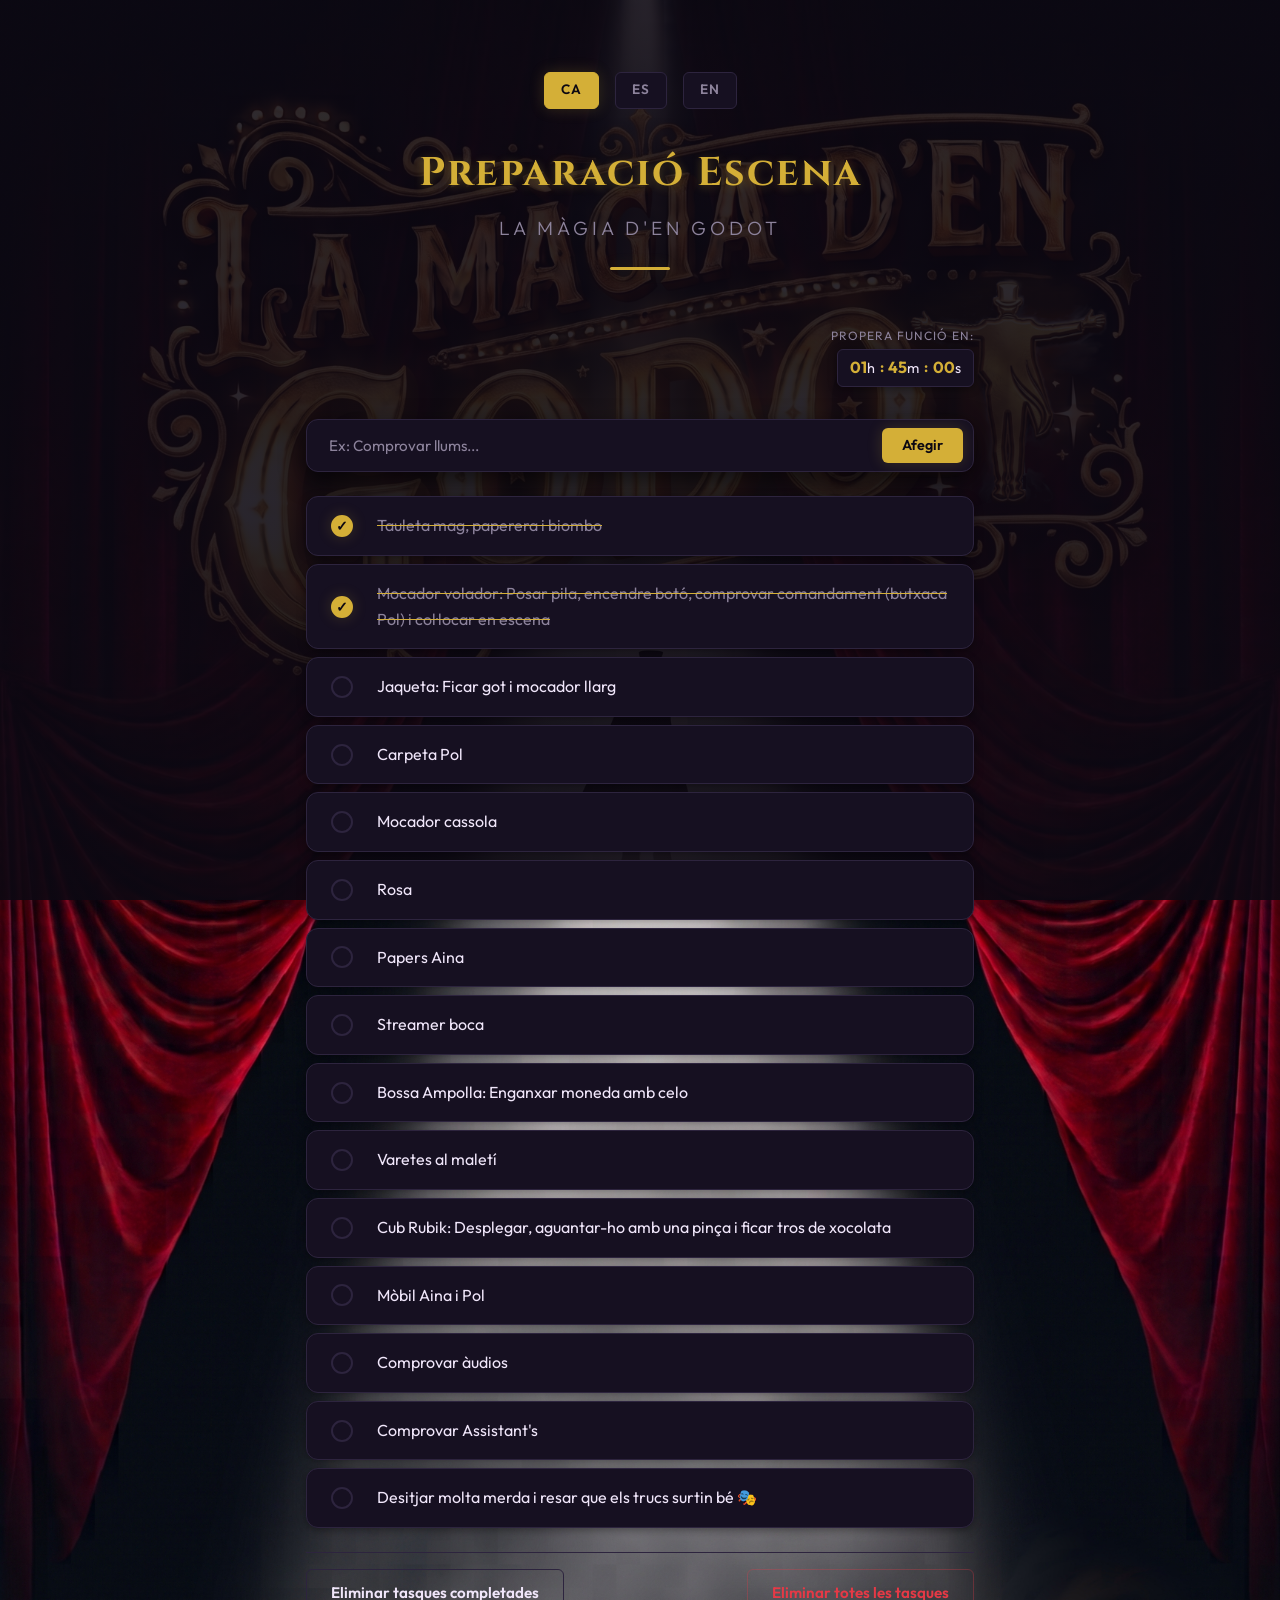
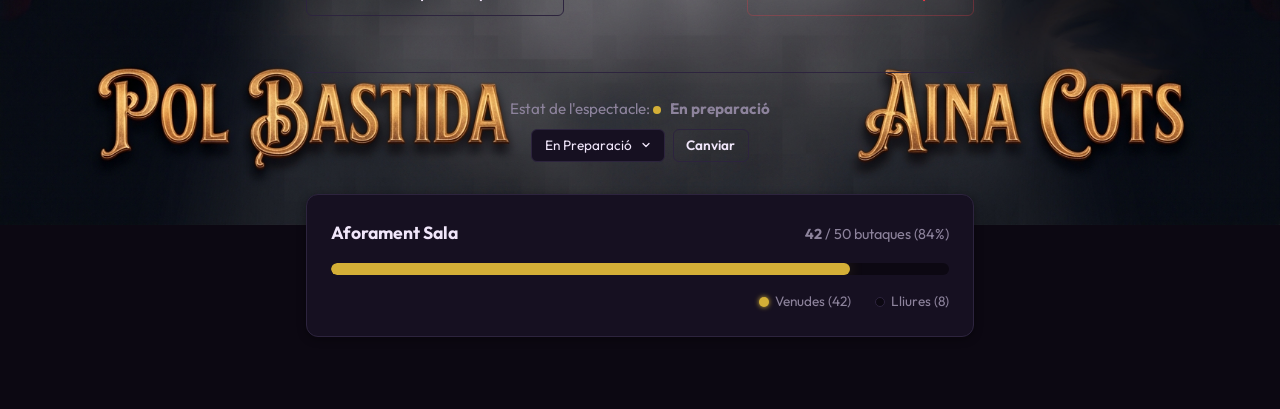
==== index.html @ 4ae8b0ff "Arreglados los problemas con la proporción de los botones. Ajustado el CSS con cartel de la obra. Su" ====
<!DOCTYPE html>
<html lang="ca">
<head>
    <meta charset="UTF-8">
    <meta name="viewport" content="width=device-width, initial-scale=1.0">
    <title>Preparació Escena – La màgia d'en Godot</title>
    <meta name="description" content="Checklist de preparació per al show de màgia La màgia d'en Godot">
    
    <!-- Fonts -->
    <link rel="preconnect" href="https://fonts.googleapis.com">
    <link rel="preconnect" href="https://fonts.gstatic.com" crossorigin>
    <link href="https://fonts.googleapis.com/css2?family=Cinzel:wght@400;700&family=Outfit:wght@300;400;600&display=swap" rel="stylesheet">
    
    <!-- CSS -->
    <link rel="stylesheet" href="style.css">
</head>
<body>
    <div class="app-wrapper">
        <header class="header">
            <nav class="lang-selector" aria-label="Selector d'idioma">
                <a href="#" class="lang-link lang-link--active" aria-current="page">CA</a>
                <a href="index-es.html" class="lang-link">ES</a>
                <a href="index-en.html" class="lang-link">EN</a>
            </nav>
            <h1 class="header__title">Preparació Escena</h1>
            <p class="header__subtitle">La màgia d'en Godot</p>
            <div class="header__curtain-deco"></div>
        </header>

        <aside class="show-countdown" aria-label="Temps restant per a la funció">
            <span class="show-countdown__label">Propera funció en:</span>
            <div class="show-countdown__timer">
                <span class="timer-unit"><strong>01</strong>h</span>
                <span class="timer-divider">:</span>
                <span class="timer-unit"><strong>45</strong>m</span>
                <span class="timer-divider">:</span>
                <span class="timer-unit"><strong>00</strong>s</span>
            </div>
        </aside>

        <main class="main-content">
            
            <section class="task-entry" aria-labelledby="add-task-heading">
                <h2 id="add-task-heading" class="sr-only">Afegir nova tasca</h2>
                <form class="task-form" action="#" method="get">
                    <label for="new-task" class="sr-only">Què més cal preparar?</label>
                    <input type="text" id="new-task" name="new-task" class="task-form__input" placeholder="Ex: Comprovar llums..." required>
                    <button type="submit" class="btn btn--primary">Afegir</button>
                </form>
            </section>

            <section class="task-list-section" aria-labelledby="task-list-heading">
                <h2 id="task-list-heading" class="sr-only">Llista de tasques</h2>
                <ul class="task-list">
                    
                    <li class="task-item">
                        <input type="checkbox" id="task-1" class="task-item__checkbox" checked>
                        <label for="task-1" class="task-item__label">Tauleta mag, paperera i biombo</label>
                    </li>
                    
                    <li class="task-item">
                        <input type="checkbox" id="task-2" class="task-item__checkbox" checked>
                        <label for="task-2" class="task-item__label">Mocador volador: Posar pila, encendre botó, comprovar comandament (butxaca Pol) i col·locar en escena</label>
                    </li>
                    
                    <li class="task-item">
                        <input type="checkbox" id="task-3" class="task-item__checkbox">
                        <label for="task-3" class="task-item__label">Jaqueta: Ficar got i mocador llarg</label>
                    </li>
                    
                    <li class="task-item">
                        <input type="checkbox" id="task-4" class="task-item__checkbox">
                        <label for="task-4" class="task-item__label">Carpeta Pol</label>
                    </li>
                    
                    <li class="task-item">
                        <input type="checkbox" id="task-5" class="task-item__checkbox">
                        <label for="task-5" class="task-item__label">Mocador cassola</label>
                    </li>
                    
                    <li class="task-item">
                        <input type="checkbox" id="task-6" class="task-item__checkbox">
                        <label for="task-6" class="task-item__label">Rosa</label>
                    </li>
                    
                    <li class="task-item">
                        <input type="checkbox" id="task-7" class="task-item__checkbox">
                        <label for="task-7" class="task-item__label">Papers Aina</label>
                    </li>
                    
                    <li class="task-item">
                        <input type="checkbox" id="task-8" class="task-item__checkbox">
                        <label for="task-8" class="task-item__label">Streamer boca</label>
                    </li>
                    
                    <li class="task-item">
                        <input type="checkbox" id="task-9" class="task-item__checkbox">
                        <label for="task-9" class="task-item__label">Bossa Ampolla: Enganxar moneda amb celo</label>
                    </li>
                    
                    <li class="task-item">
                        <input type="checkbox" id="task-10" class="task-item__checkbox">
                        <label for="task-10" class="task-item__label">Varetes al maletí</label>
                    </li>
                    
                    <li class="task-item">
                        <input type="checkbox" id="task-11" class="task-item__checkbox">
                        <label for="task-11" class="task-item__label">Cub Rubik: Desplegar, aguantar-ho amb una pinça i ficar tros de xocolata</label>
                    </li>
                    
                    <li class="task-item">
                        <input type="checkbox" id="task-12" class="task-item__checkbox">
                        <label for="task-12" class="task-item__label">Mòbil Aina i Pol</label>
                    </li>
                    
                    <li class="task-item">
                        <input type="checkbox" id="task-13" class="task-item__checkbox">
                        <label for="task-13" class="task-item__label">Comprovar àudios</label>
                    </li>
                    
                    <li class="task-item">
                        <input type="checkbox" id="task-14" class="task-item__checkbox">
                        <label for="task-14" class="task-item__label">Comprovar Assistant's</label>
                    </li>
                    
                    <li class="task-item">
                        <input type="checkbox" id="task-15" class="task-item__checkbox">
                        <label for="task-15" class="task-item__label">Desitjar molta merda i resar que els trucs surtin bé 🎭</label>
                    </li>
                </ul>
            </section>

            <section class="task-actions" aria-labelledby="actions-heading">
                <h2 id="actions-heading" class="sr-only">Accions de manteniment</h2>
                <button type="button" class="btn btn--secondary">Eliminar tasques completades</button>
                <button type="button" class="btn btn--danger">Eliminar totes les tasques</button>
            </section>
            
        </main>

        <footer class="footer">
            <div class="footer__top-bar">
                <div class="footer__show-status">
                    <p>Estat de l'espectacle: <span class="status-indicator"></span> <strong>En preparació</strong></p>
                </div>
                <form class="show-selector-inline" action="#" method="get">
                    <label for="show-select" class="sr-only">Actualitzar estat</label>
                    <div class="show-selector-inline__controls">
                        <select id="show-select" name="selected_show" class="show-selector-select">
                            <option value="prep" selected>En Preparació</option>
                            <option value="cancelled">Cancel·lat</option>
                            <option value="ready">Preparats!</option>
                        </select>
                        <button type="submit" class="btn btn--secondary btn--sm">Canviar</button>
                    </div>
                </form>
            </div>
            <section class="seating-status" aria-labelledby="seating-heading">
                <div class="seating-status__header">
                    <h2 id="seating-heading" class="seating-status__title">Aforament Sala</h2>
                    <span class="seating-status__count"><strong>42</strong> / 50 butaques (84%)</span>
                </div>
                <div class="seating-status__bar-wrapper" role="progressbar" aria-valuenow="42" aria-valuemin="0" aria-valuemax="50" aria-label="Percentatge d'entrades venudes">
                    <div class="seating-status__bar-fill" style="width: 84%;"></div>
                </div>
                <div class="seating-status__legend">
                    <span class="legend-item"><span class="legend-dot legend-dot--sold"></span> Venudes (42)</span>
                    <span class="legend-item"><span class="legend-dot legend-dot--free"></span> Lliures (8)</span>
                </div>
            </section>
        </footer>
    </div>
</body>
</html>
---- style.css ----
/* =========================================
   VARIABLES (Theming: Magia / Teatro)
   ========================================= */
:root {
    /* Paleta de colores: Tonos oscuros de teatro, dorados mágicos */
    --bg-body: #0c0812;
    --bg-card: #161021;
    --bg-card-hover: #1f172e;
    
    --text-main: #f0e6fa;
    --text-muted: #8d839c;
    
    --color-accent: #d4af37; /* Dorado teatral */
    --color-accent-hover: #f3c623;
    
    --color-danger: #e63946;
    --color-danger-hover: #ff5e6a;
    
    --color-border: #2d243e;
    
    /* Tipografía */
    --font-heading: 'Cinzel', serif;
    --font-body: 'Outfit', system-ui, sans-serif;
    
    /* Espaciados */
    --space-xs: 0.5rem;
    --space-sm: 1rem;
    --space-md: 1.5rem;
    --space-lg: 2rem;
    --space-xl: 3rem;
    
    /* Efectos */
    --shadow-sm: 0 2px 8px rgba(0,0,0,0.4);
    --shadow-md: 0 8px 24px rgba(0,0,0,0.6);
    --shadow-glow: 0 0 15px rgba(212, 175, 55, 0.2);
    
    --radius-sm: 6px;
    --radius-md: 12px;
    --radius-lg: 20px;
}

/* =========================================
   RESET BÁSICO
   ========================================= */
* {
    box-sizing: border-box;
    margin: 0;
    padding: 0;
}

body {
    background-color: var(--bg-body);
    color: var(--text-main);
    font-family: var(--font-body);
    line-height: 1.6;
    min-height: 100vh;
    display: flex;
    justify-content: center;
    background-image: 
        linear-gradient(rgba(12, 8, 18, 0.85), rgba(12, 8, 18, 0.90)),
        url('base_cartel.jpg');
    background-size: cover;
    background-position: center top;
    background-repeat: no-repeat;
    background-attachment: fixed;
}

.sr-only {
    position: absolute;
    width: 1px;
    height: 1px;
    padding: 0;
    margin: -1px;
    overflow: hidden;
    clip: rect(0, 0, 0, 0);
    white-space: nowrap;
    border: 0;
}

/* =========================================
   LAYOUT PRINCIPAL
   ========================================= */
.app-wrapper {
    width: 100%;
    max-width: 700px;
    margin: var(--space-md) auto;
    padding: 0 var(--space-sm);
    display: flex;
    flex-direction: column;
    gap: var(--space-lg);
}

/* =========================================
   HEADER
   ========================================= */
.header {
    text-align: center;
    padding: var(--space-xl) 0 var(--space-md);
    position: relative;
}

.header__title {
    font-family: var(--font-heading);
    font-size: 2.5rem;
    color: var(--color-accent);
    text-shadow: 0 2px 10px rgba(212, 175, 55, 0.3);
    margin-bottom: var(--space-xs);
    letter-spacing: 2px;
}

.header__subtitle {
    font-size: 1.2rem;
    color: var(--text-muted);
    font-weight: 300;
    letter-spacing: 4px;
    text-transform: uppercase;
}

.header__curtain-deco {
    width: 60px;
    height: 3px;
    background: var(--color-accent);
    margin: var(--space-md) auto 0;
    border-radius: 3px;
    box-shadow: var(--shadow-glow);
}

/* =========================================
   SELECTOR DE IDIOMA
   ========================================= */
.lang-selector {
    display: flex;
    justify-content: center;
    gap: var(--space-sm);
    margin-bottom: var(--space-lg);
}

.lang-link {
    text-decoration: none;
    color: var(--text-muted);
    font-size: 0.85rem;
    font-weight: 600;
    padding: 0.4rem 1rem;
    border-radius: var(--radius-sm);
    border: 1px solid var(--color-border);
    transition: all 0.3s ease;
    text-transform: uppercase;
    letter-spacing: 1px;
    background-color: var(--bg-card);
}

.lang-link:hover {
    color: var(--text-main);
    border-color: var(--text-muted);
    background-color: var(--bg-card-hover);
}

.lang-link--active {
    color: var(--bg-body);
    background-color: var(--color-accent);
    border-color: var(--color-accent);
    pointer-events: none;
    box-shadow: var(--shadow-glow);
}

/* =========================================
   CONTADOR PRÓXIMA FUNCIÓN
   ========================================= */
.show-countdown {
    display: flex;
    flex-direction: column;
    align-items: flex-end;
    gap: 0.2rem;
    font-family: var(--font-body);
}

.show-countdown__label {
    font-size: 0.75rem;
    color: var(--text-muted);
    text-transform: uppercase;
    letter-spacing: 1px;
}

.show-countdown__timer {
    display: flex;
    align-items: center;
    gap: 0.3rem;
    background: var(--bg-card);
    border: 1px solid var(--color-border);
    padding: 0.35rem 0.75rem;
    border-radius: var(--radius-sm);
    font-size: 0.9rem;
    color: var(--text-main);
    box-shadow: var(--shadow-sm);
}

.timer-unit strong {
    color: var(--color-accent);
    font-weight: 700;
    font-size: 1rem;
}

.timer-divider {
    color: var(--color-accent);
    font-weight: bold;
}

/* =========================================
   CONTENIDO PRINCIPAL & SEPARACIÓN
   ========================================= */
.main-content {
    display: flex;
    flex-direction: column;
    gap: var(--space-md); /* Separa limpiamente el formulario, la lista y las acciones */
}

/* =========================================
   FORMULARIO (Añadir tarea)
   ========================================= */
.task-form {
    display: flex;
    align-items: center;
    justify-content: space-between;
    gap: var(--space-xs);
    background: var(--bg-card);
    padding: 0.5rem 0.6rem;
    border-radius: var(--radius-md);
    border: 1px solid var(--color-border);
    box-shadow: var(--shadow-md);
    box-sizing: border-box;
    width: 100%;
}

.task-form__input {
    flex: 1;
    min-width: 0;
    background: transparent;
    border: none;
    color: var(--text-main);
    font-family: var(--font-body);
    font-size: 0.95rem;
    padding: 0.5rem 0.75rem;
    outline: none;
}

.task-form__input::placeholder {
    color: var(--text-muted);
}

.task-form__input:focus {
    border-bottom: 1px solid var(--color-accent);
}

.task-form .btn,
.task-form button[type="submit"] {
    flex-shrink: 0;
    width: auto;
    padding: 0.55rem 1.25rem;
    font-size: 0.9rem;
    margin: 0;
    line-height: 1.2;
    height: auto;
    align-self: center;
    white-space: nowrap;
}

/* =========================================
   BOTONES GLOBALES
   ========================================= */
.btn {
    font-family: var(--font-body);
    font-weight: 600;
    padding: 0.8rem 1.5rem;
    border-radius: var(--radius-sm);
    border: none;
    cursor: pointer;
    transition: all 0.3s ease;
    font-size: 0.95rem;
}

.btn--primary {
    background-color: var(--color-accent);
    color: var(--bg-body);
    box-shadow: var(--shadow-glow);
}

.btn--primary:hover {
    background-color: var(--color-accent-hover);
    transform: translateY(-2px);
}

.btn--secondary {
    background-color: transparent;
    color: var(--text-main);
    border: 1px solid var(--color-border);
}

.btn--secondary:hover {
    background-color: var(--bg-card-hover);
    border-color: var(--text-muted);
}

.btn--danger {
    background-color: transparent;
    color: var(--color-danger);
    border: 1px solid rgba(230, 57, 70, 0.3);
}

.btn--danger:hover {
    background-color: rgba(230, 57, 70, 0.1);
    border-color: var(--color-danger);
}

/* =========================================
   LISTA DE TAREAS
   ========================================= */
.task-list {
    list-style: none;
    display: flex;
    flex-direction: column;
    gap: var(--space-xs);
}

.task-item {
    background: var(--bg-card);
    border: 1px solid var(--color-border);
    border-radius: var(--radius-md);
    padding: var(--space-sm) var(--space-md);
    display: flex;
    align-items: center;
    transition: background 0.2s ease, transform 0.2s ease;
    box-shadow: var(--shadow-sm);
}

.task-item:hover {
    background: var(--bg-card-hover);
    transform: translateX(4px);
}

.task-item__checkbox {
    appearance: none;
    -webkit-appearance: none;
    width: 22px;
    height: 22px;
    border: 2px solid var(--color-border);
    border-radius: 50%;
    margin-right: var(--space-md);
    cursor: pointer;
    position: relative;
    flex-shrink: 0;
    transition: all 0.3s ease;
}

.task-item__checkbox:hover {
    border-color: var(--color-accent);
}

.task-item__checkbox:checked {
    background-color: var(--color-accent);
    border-color: var(--color-accent);
    box-shadow: var(--shadow-glow);
}

.task-item__checkbox:checked::after {
    content: "✓";
    position: absolute;
    color: var(--bg-body);
    font-size: 14px;
    font-weight: bold;
    top: 50%;
    left: 50%;
    transform: translate(-50%, -50%);
}

.task-item__label {
    cursor: pointer;
    flex: 1;
    font-size: 1rem;
    transition: color 0.3s ease, text-decoration 0.3s ease;
}

.task-item__checkbox:checked + .task-item__label {
    color: var(--text-muted);
    text-decoration: line-through;
    text-decoration-color: var(--color-accent);
}

/* =========================================
   ACCIONES GLOBALES
   ========================================= */
.task-actions {
    display: flex;
    justify-content: space-between;
    align-items: center;
    gap: var(--space-sm);
    padding-top: var(--space-sm);
    border-top: 1px solid var(--color-border);
}

/* =========================================
   FOOTER (Estado, Selector y Aforo)
   ========================================= */
.footer {
    display: flex;
    flex-direction: column;
    align-items: center;
    gap: var(--space-lg);
    padding: var(--space-md) 0 var(--space-xl);
    border-top: 1px solid var(--color-border);
    margin-top: var(--space-md);
    width: 100%;
}

.footer__top-bar {
    width: 100%;
    display: flex;
    flex-direction: column;
    justify-content: center;
    align-items: center;
    text-align: center;
    gap: var(--space-xs);
}

.footer__show-status {
    width: 100%;
    color: var(--text-muted);
    font-size: 0.95rem;
    display: flex;
    justify-content: center;
    align-items: center;
    text-align: center;
}

.footer__show-status p {
    margin: 0 auto;
    text-align: center;
}

.show-selector-inline {
    width: 100%;
    display: flex;
    justify-content: center;
    align-items: center;
}

.show-selector-inline__controls {
    display: inline-flex;
    flex-direction: row;
    justify-content: center;
    align-items: center;
    gap: var(--space-xs);
    width: auto;
}

/* Select con flecha personalizada desplazada hacia la izquierda */
.show-selector-select {
    background-color: var(--bg-card);
    color: var(--text-main);
    border: 1px solid var(--color-border);
    border-radius: var(--radius-sm);
    padding: 0.4rem 2rem 0.4rem 0.8rem;
    font-family: var(--font-body);
    font-size: 0.85rem;
    outline: none;
    cursor: pointer;
    width: auto;
    
    appearance: none;
    -webkit-appearance: none;
    -moz-appearance: none;

    background-image: url("data:image/svg+xml,%3Csvg xmlns='http://www.w3.org/2000/svg' width='12' height='12' viewBox='0 0 24 24' fill='none' stroke='%23f0e6fa' stroke-width='2.5' stroke-linecap='round' stroke-linejoin='round'%3E%3Cpolyline points='6 9 12 15 18 9'%3E%3C/polyline%3E%3C/svg%3E");
    background-repeat: no-repeat;
    background-position: right 0.75rem center;
}

.show-selector-select:focus {
    border-color: var(--color-accent);
}

.btn--sm {
    padding: 0.4rem 0.8rem;
    font-size: 0.85rem;
}

/* Seating Status (Aforament) */
.seating-status {
    width: 100%;
    background-color: var(--bg-card);
    border-radius: var(--radius-md);
    padding: var(--space-md);
    box-shadow: var(--shadow-sm);
    border: 1px solid var(--color-border);
}

.seating-status__header {
    display: flex;
    justify-content: space-between;
    align-items: baseline;
    margin-bottom: var(--space-sm);
}

.seating-status__title {
    font-size: 1.1rem;
    color: var(--text-main);
    margin: 0;
}

.seating-status__count {
    font-size: 0.9rem;
    color: var(--text-muted);
}

.seating-status__bar-wrapper {
    height: 12px;
    background-color: var(--bg-body);
    border-radius: 6px;
    overflow: hidden;
    margin-bottom: var(--space-sm);
}

.seating-status__bar-fill {
    height: 100%;
    background-color: var(--color-accent);
    border-radius: 6px;
    transition: width 0.5s ease;
    box-shadow: var(--shadow-glow);
}

.seating-status__legend {
    display: flex;
    justify-content: flex-end;
    gap: var(--space-md);
    font-size: 0.85rem;
    color: var(--text-muted);
}

.legend-item {
    display: flex;
    align-items: center;
    gap: 6px;
}

.legend-dot {
    width: 10px;
    height: 10px;
    border-radius: 50%;
    display: inline-block;
}

.legend-dot--sold {
    background-color: var(--color-accent);
    box-shadow: 0 0 5px var(--color-accent);
}

.legend-dot--free {
    background-color: var(--bg-body);
    border: 1px solid var(--color-border);
}

.status-indicator {
    display: inline-block;
    width: 8px;
    height: 8px;
    background-color: var(--color-accent);
    border-radius: 50%;
    margin-right: 6px;
    box-shadow: var(--shadow-glow);
    animation: pulse 2s infinite;
}

@keyframes pulse {
    0% { box-shadow: 0 0 0 0 rgba(212, 175, 55, 0.4); }
    70% { box-shadow: 0 0 0 10px rgba(212, 175, 55, 0); }
    100% { box-shadow: 0 0 0 0 rgba(212, 175, 55, 0); }
}

/* =========================================
   RESPONSIVE DESIGN (Media Queries)
   ========================================= */
@media screen and (max-width: 768px) {
    .header__title {
        font-size: 2rem;
    }
    
    .app-wrapper {
        margin: var(--space-sm) auto;
    }
    
    .task-actions {
        flex-direction: column;
    }
    
    .task-actions .btn {
        width: 100%;
    }
}

@media screen and (max-width: 480px) {
    .header__title {
        font-size: 1.6rem;
    }
    
    .header__subtitle {
        font-size: 1rem;
    }
    
    .show-countdown {
        align-items: center;
        margin-bottom: var(--space-xs);
    }
    
    .lang-selector {
        gap: var(--space-xs);
    }
    
    .lang-link {
        padding: 0.3rem 0.6rem;
        font-size: 0.8rem;
    }
    
    .task-form {
        flex-direction: row;
        padding: 0.4rem 0.5rem;
    }
    
    .task-form .btn {
        width: auto;
        padding: 0.5rem 1rem;
    }
    
    .task-item {
        padding: var(--space-sm);
    }
    
    .task-item__checkbox {
        margin-right: var(--space-sm);
    }
    
    .seating-status__header {
        flex-direction: column;
        align-items: flex-start;
        gap: 0.2rem;
    }
}
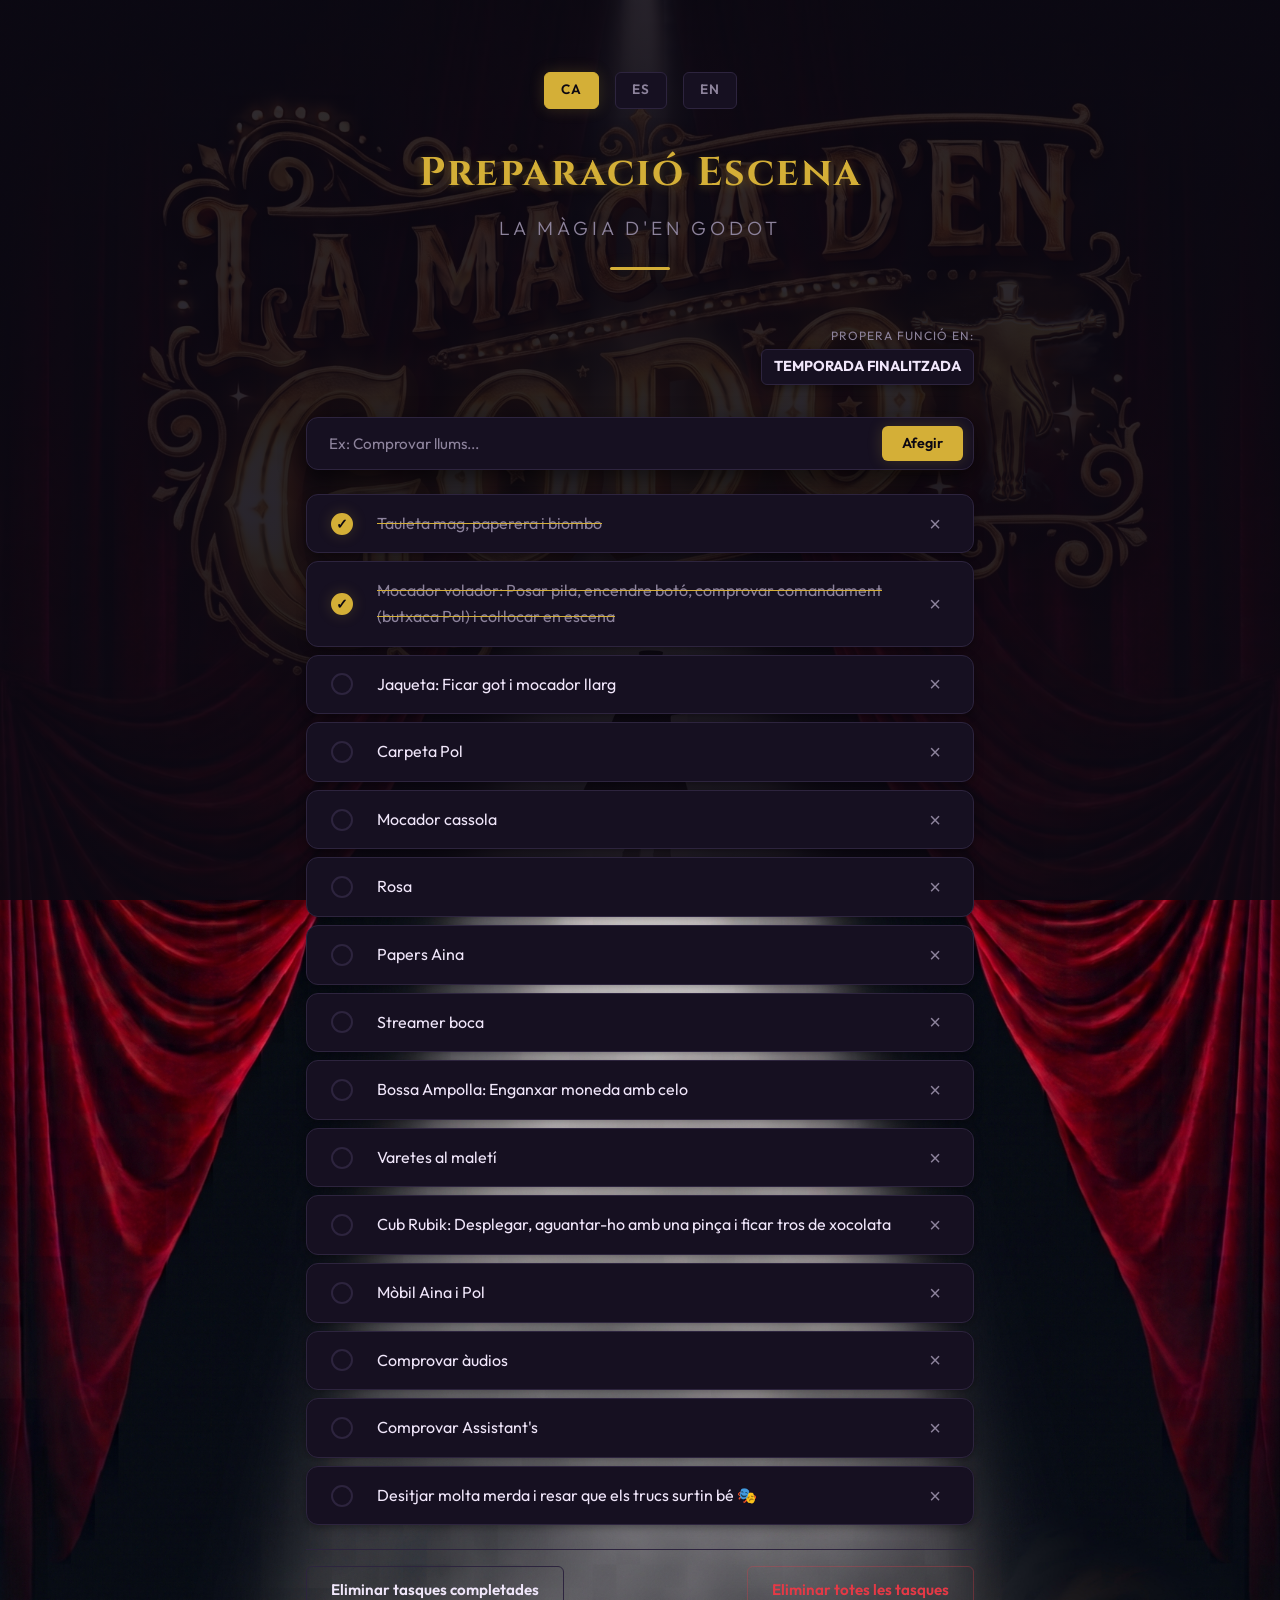
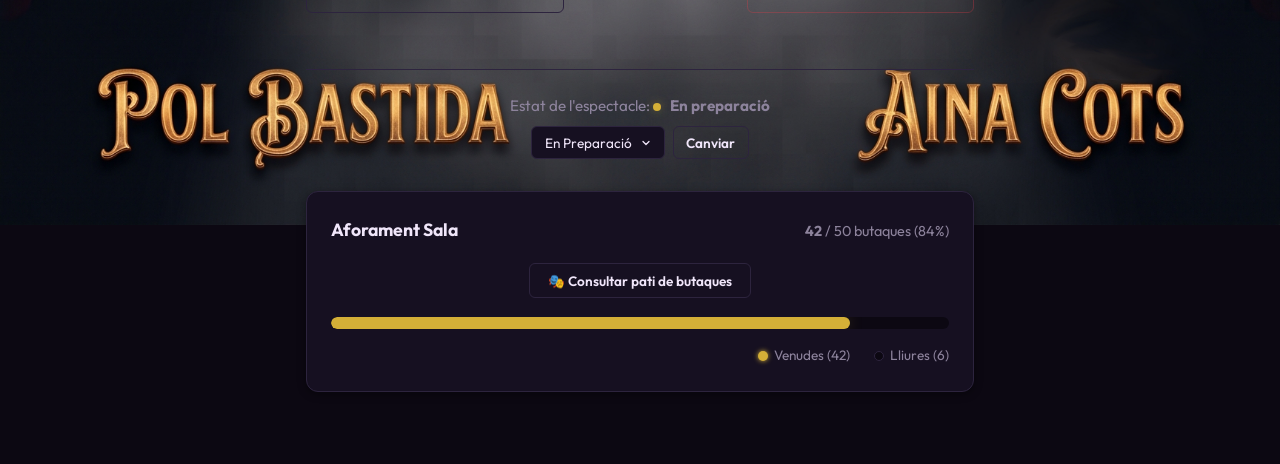
==== commit d11e643c: "Implementación de DOM y JavaScript realizada. Cuenta atrás inicializada. Creado el botón de consulta" ====
--- a/index.html
+++ b/index.html
@@ -1,174 +1,214 @@
-<!DOCTYPE html>
+<!doctype html>
 <html lang="ca">
-<head>
-    <meta charset="UTF-8">
-    <meta name="viewport" content="width=device-width, initial-scale=1.0">
+  <head>
+    <meta charset="UTF-8" />
+    <meta name="viewport" content="width=device-width, initial-scale=1.0" />
     <title>Preparació Escena – La màgia d'en Godot</title>
-    <meta name="description" content="Checklist de preparació per al show de màgia La màgia d'en Godot">
-    
+    <meta
+      name="description"
+      content="Checklist de preparació per al show de màgia La màgia d'en Godot"
+    />
+
     <!-- Fonts -->
-    <link rel="preconnect" href="https://fonts.googleapis.com">
-    <link rel="preconnect" href="https://fonts.gstatic.com" crossorigin>
-    <link href="https://fonts.googleapis.com/css2?family=Cinzel:wght@400;700&family=Outfit:wght@300;400;600&display=swap" rel="stylesheet">
-    
+    <link rel="preconnect" href="https://fonts.googleapis.com" />
+    <link rel="preconnect" href="https://fonts.gstatic.com" crossorigin />
+    <link
+      href="https://fonts.googleapis.com/css2?family=Cinzel:wght@400;700&family=Outfit:wght@300;400;600&display=swap"
+      rel="stylesheet"
+    />
+
     <!-- CSS -->
-    <link rel="stylesheet" href="style.css">
-</head>
-<body>
+    <link rel="stylesheet" href="style.css" />
+    <script src="js/app.js" defer></script>
+  </head>
+  <body>
     <div class="app-wrapper">
-        <header class="header">
-            <nav class="lang-selector" aria-label="Selector d'idioma">
-                <a href="#" class="lang-link lang-link--active" aria-current="page">CA</a>
-                <a href="index-es.html" class="lang-link">ES</a>
-                <a href="index-en.html" class="lang-link">EN</a>
-            </nav>
-            <h1 class="header__title">Preparació Escena</h1>
-            <p class="header__subtitle">La màgia d'en Godot</p>
-            <div class="header__curtain-deco"></div>
-        </header>
-
-        <aside class="show-countdown" aria-label="Temps restant per a la funció">
-            <span class="show-countdown__label">Propera funció en:</span>
-            <div class="show-countdown__timer">
-                <span class="timer-unit"><strong>01</strong>h</span>
-                <span class="timer-divider">:</span>
-                <span class="timer-unit"><strong>45</strong>m</span>
-                <span class="timer-divider">:</span>
-                <span class="timer-unit"><strong>00</strong>s</span>
+      <header class="header">
+        <nav class="lang-selector" aria-label="Selector d'idioma">
+          <a href="#" class="lang-link lang-link--active" aria-current="page"
+            >CA</a
+          >
+          <a href="index-es.html" class="lang-link">ES</a>
+          <a href="index-en.html" class="lang-link">EN</a>
+        </nav>
+        <h1 class="header__title">Preparació Escena</h1>
+        <p class="header__subtitle">La màgia d'en Godot</p>
+        <div class="header__curtain-deco"></div>
+      </header>
+
+      <!-- En index.html (Català) -->
+      <aside class="show-countdown" aria-label="Temps restant per a la funció">
+        <span class="show-countdown__label">Propera funció en:</span>
+        <div class="show-countdown__timer" aria-live="polite">
+          <span class="timer-unit"><strong>--</strong>d</span>
+          <span class="timer-divider">:</span>
+          <span class="timer-unit"><strong>--</strong>h</span>
+          <span class="timer-divider">:</span>
+          <span class="timer-unit"><strong>--</strong>m</span>
+          <span class="timer-divider">:</span>
+          <span class="timer-unit"><strong>--</strong>s</span>
+        </div>
+      </aside>
+
+      <main class="main-content">
+        <section class="task-entry" aria-labelledby="add-task-heading">
+          <h2 id="add-task-heading" class="sr-only">Afegir nova tasca</h2>
+          <form id="task-form" class="task-form" action="#" method="get">
+            <label for="new-task" class="sr-only">Què més cal preparar?</label>
+            <input
+              type="text"
+              id="new-task"
+              name="new-task"
+              class="task-form__input"
+              placeholder="Ex: Comprovar llums..."
+              required
+            />
+            <button type="submit" class="btn btn--primary">Afegir</button>
+          </form>
+        </section>
+
+        <section class="task-list-section" aria-labelledby="task-list-heading">
+          <h2 id="task-list-heading" class="sr-only">Llista de tasques</h2>
+          <ul id="task-list" class="task-list"></ul>
+        </section>
+
+        <section class="task-actions" aria-labelledby="actions-heading">
+          <h2 id="actions-heading" class="sr-only">Accions de manteniment</h2>
+          <button
+            type="button"
+            id="btn-clear-completed"
+            class="btn btn--secondary"
+          >
+            Eliminar tasques completades
+          </button>
+          <button type="button" id="btn-clear-all" class="btn btn--danger">
+            Eliminar totes les tasques
+          </button>
+        </section>
+      </main>
+
+      <footer class="footer">
+        <div class="footer__top-bar">
+          <div class="footer__show-status">
+            <p>
+              Estat de l'espectacle: <span class="status-indicator"></span>
+              <strong>En preparació</strong>
+            </p>
+          </div>
+          <form class="show-selector-inline" action="#" method="get">
+            <label for="show-select" class="sr-only">Actualitzar estat</label>
+            <div class="show-selector-inline__controls">
+              <select
+                id="show-select"
+                name="selected_show"
+                class="show-selector-select"
+              >
+                <option value="prep" selected>En Preparació</option>
+                <option value="cancelled">Cancel·lat</option>
+                <option value="ready">Preparats!</option>
+              </select>
+              <button type="submit" class="btn btn--secondary btn--sm">
+                Canviar
+              </button>
             </div>
-        </aside>
-
-        <main class="main-content">
-            
-            <section class="task-entry" aria-labelledby="add-task-heading">
-                <h2 id="add-task-heading" class="sr-only">Afegir nova tasca</h2>
-                <form class="task-form" action="#" method="get">
-                    <label for="new-task" class="sr-only">Què més cal preparar?</label>
-                    <input type="text" id="new-task" name="new-task" class="task-form__input" placeholder="Ex: Comprovar llums..." required>
-                    <button type="submit" class="btn btn--primary">Afegir</button>
-                </form>
-            </section>
-
-            <section class="task-list-section" aria-labelledby="task-list-heading">
-                <h2 id="task-list-heading" class="sr-only">Llista de tasques</h2>
-                <ul class="task-list">
-                    
-                    <li class="task-item">
-                        <input type="checkbox" id="task-1" class="task-item__checkbox" checked>
-                        <label for="task-1" class="task-item__label">Tauleta mag, paperera i biombo</label>
-                    </li>
-                    
-                    <li class="task-item">
-                        <input type="checkbox" id="task-2" class="task-item__checkbox" checked>
-                        <label for="task-2" class="task-item__label">Mocador volador: Posar pila, encendre botó, comprovar comandament (butxaca Pol) i col·locar en escena</label>
-                    </li>
-                    
-                    <li class="task-item">
-                        <input type="checkbox" id="task-3" class="task-item__checkbox">
-                        <label for="task-3" class="task-item__label">Jaqueta: Ficar got i mocador llarg</label>
-                    </li>
-                    
-                    <li class="task-item">
-                        <input type="checkbox" id="task-4" class="task-item__checkbox">
-                        <label for="task-4" class="task-item__label">Carpeta Pol</label>
-                    </li>
-                    
-                    <li class="task-item">
-                        <input type="checkbox" id="task-5" class="task-item__checkbox">
-                        <label for="task-5" class="task-item__label">Mocador cassola</label>
-                    </li>
-                    
-                    <li class="task-item">
-                        <input type="checkbox" id="task-6" class="task-item__checkbox">
-                        <label for="task-6" class="task-item__label">Rosa</label>
-                    </li>
-                    
-                    <li class="task-item">
-                        <input type="checkbox" id="task-7" class="task-item__checkbox">
-                        <label for="task-7" class="task-item__label">Papers Aina</label>
-                    </li>
-                    
-                    <li class="task-item">
-                        <input type="checkbox" id="task-8" class="task-item__checkbox">
-                        <label for="task-8" class="task-item__label">Streamer boca</label>
-                    </li>
-                    
-                    <li class="task-item">
-                        <input type="checkbox" id="task-9" class="task-item__checkbox">
-                        <label for="task-9" class="task-item__label">Bossa Ampolla: Enganxar moneda amb celo</label>
-                    </li>
-                    
-                    <li class="task-item">
-                        <input type="checkbox" id="task-10" class="task-item__checkbox">
-                        <label for="task-10" class="task-item__label">Varetes al maletí</label>
-                    </li>
-                    
-                    <li class="task-item">
-                        <input type="checkbox" id="task-11" class="task-item__checkbox">
-                        <label for="task-11" class="task-item__label">Cub Rubik: Desplegar, aguantar-ho amb una pinça i ficar tros de xocolata</label>
-                    </li>
-                    
-                    <li class="task-item">
-                        <input type="checkbox" id="task-12" class="task-item__checkbox">
-                        <label for="task-12" class="task-item__label">Mòbil Aina i Pol</label>
-                    </li>
-                    
-                    <li class="task-item">
-                        <input type="checkbox" id="task-13" class="task-item__checkbox">
-                        <label for="task-13" class="task-item__label">Comprovar àudios</label>
-                    </li>
-                    
-                    <li class="task-item">
-                        <input type="checkbox" id="task-14" class="task-item__checkbox">
-                        <label for="task-14" class="task-item__label">Comprovar Assistant's</label>
-                    </li>
-                    
-                    <li class="task-item">
-                        <input type="checkbox" id="task-15" class="task-item__checkbox">
-                        <label for="task-15" class="task-item__label">Desitjar molta merda i resar que els trucs surtin bé 🎭</label>
-                    </li>
-                </ul>
-            </section>
-
-            <section class="task-actions" aria-labelledby="actions-heading">
-                <h2 id="actions-heading" class="sr-only">Accions de manteniment</h2>
-                <button type="button" class="btn btn--secondary">Eliminar tasques completades</button>
-                <button type="button" class="btn btn--danger">Eliminar totes les tasques</button>
-            </section>
-            
-        </main>
-
-        <footer class="footer">
-            <div class="footer__top-bar">
-                <div class="footer__show-status">
-                    <p>Estat de l'espectacle: <span class="status-indicator"></span> <strong>En preparació</strong></p>
-                </div>
-                <form class="show-selector-inline" action="#" method="get">
-                    <label for="show-select" class="sr-only">Actualitzar estat</label>
-                    <div class="show-selector-inline__controls">
-                        <select id="show-select" name="selected_show" class="show-selector-select">
-                            <option value="prep" selected>En Preparació</option>
-                            <option value="cancelled">Cancel·lat</option>
-                            <option value="ready">Preparats!</option>
-                        </select>
-                        <button type="submit" class="btn btn--secondary btn--sm">Canviar</button>
-                    </div>
-                </form>
+          </form>
+        </div>
+        <section class="seating-status" aria-labelledby="seating-heading">
+          <div class="seating-status__header">
+            <h2 id="seating-heading" class="seating-status__title">
+              Aforament Sala
+            </h2>
+            <span class="seating-status__count"
+              ><strong>42</strong> / 50 butaques (84%)</span
+            >
+          </div>
+          <!-- Dentro de <section class="seating-status">, justo después de la cabecera o antes de la leyenda -->
+          <div class="seating-status__action">
+            <button
+              type="button"
+              id="btn-open-seating"
+              class="btn btn--secondary btn--sm"
+            >
+              🎭 Consultar pati de butaques
+            </button>
+          </div>
+
+          <dialog id="seating-modal" class="seating-modal">
+            <div class="seating-modal__card">
+              <header class="seating-modal__header">
+                <h2 class="seating-modal__title">
+                  Pati de Butaques – Sala Principal
+                </h2>
+                <button
+                  type="button"
+                  id="btn-close-seating"
+                  class="seating-modal__close"
+                  aria-label="Tancar modal"
+                >
+                  &times;
+                </button>
+              </header>
+
+              <div class="stage-container">
+                <div class="stage-screen">ESCENARI</div>
+              </div>
+
+              <!-- Leyenda interactiva -->
+              <div class="seating-legend">
+                <span class="legend-item"
+                  ><span class="seat-sample seat--free"></span> Lliure</span
+                >
+                <span class="legend-item"
+                  ><span class="seat-sample seat--sold"></span> Ocupada</span
+                >
+                <span class="legend-item"
+                  ><span class="seat-sample seat--accessible"></span> PMR /
+                  Accessible</span
+                >
+                <span class="legend-item"
+                  ><span class="seat-sample seat--blocked"></span> Tècnica /
+                  Bloquejada</span
+                >
+              </div>
+
+              <!-- Rejilla interactiva de butacas generada por JS -->
+              <div
+                id="seating-grid"
+                class="seating-grid"
+                role="grid"
+                aria-label="Distribució de butaques"
+              ></div>
+
+              <footer class="seating-modal__footer">
+                <p class="seating-modal__hint">
+                  Fes clic en una butaca lliure per simular la seva reserva o
+                  alliberar-la.
+                </p>
+              </footer>
             </div>
-            <section class="seating-status" aria-labelledby="seating-heading">
-                <div class="seating-status__header">
-                    <h2 id="seating-heading" class="seating-status__title">Aforament Sala</h2>
-                    <span class="seating-status__count"><strong>42</strong> / 50 butaques (84%)</span>
-                </div>
-                <div class="seating-status__bar-wrapper" role="progressbar" aria-valuenow="42" aria-valuemin="0" aria-valuemax="50" aria-label="Percentatge d'entrades venudes">
-                    <div class="seating-status__bar-fill" style="width: 84%;"></div>
-                </div>
-                <div class="seating-status__legend">
-                    <span class="legend-item"><span class="legend-dot legend-dot--sold"></span> Venudes (42)</span>
-                    <span class="legend-item"><span class="legend-dot legend-dot--free"></span> Lliures (8)</span>
-                </div>
-            </section>
-        </footer>
+          </dialog>
+          <div
+            class="seating-status__bar-wrapper"
+            role="progressbar"
+            aria-valuenow="42"
+            aria-valuemin="0"
+            aria-valuemax="50"
+            aria-label="Percentatge d'entrades venudes"
+          >
+            <div class="seating-status__bar-fill" style="width: 84%"></div>
+          </div>
+          <div class="seating-status__legend">
+            <span class="legend-item"
+              ><span class="legend-dot legend-dot--sold"></span> Venudes
+              (42)</span
+            >
+            <span class="legend-item"
+              ><span class="legend-dot legend-dot--free"></span> Lliures
+              (8)</span
+            >
+          </div>
+        </section>
+      </footer>
     </div>
-</body>
+  </body>
 </html>
--- a/style.css
+++ b/style.css
@@ -2,7 +2,6 @@
    VARIABLES (Theming: Magia / Teatro)
    ========================================= */
 :root {
-    /* Paleta de colores: Tonos oscuros de teatro, dorados mágicos */
     --bg-body: #0c0812;
     --bg-card: #161021;
     --bg-card-hover: #1f172e;
@@ -40,7 +39,7 @@
 }
 
 /* =========================================
-   RESET BÁSICO
+   RESET BÁSICO & ACCESIBILIDAD
    ========================================= */
 * {
     box-sizing: border-box;
@@ -72,7 +71,7 @@
     padding: 0;
     margin: -1px;
     overflow: hidden;
-    clip: rect(0, 0, 0, 0);
+    clip-path: inset(50%);
     white-space: nowrap;
     border: 0;
 }
@@ -211,7 +210,7 @@
 .main-content {
     display: flex;
     flex-direction: column;
-    gap: var(--space-md); /* Separa limpiamente el formulario, la lista y las acciones */
+    gap: var(--space-md);
 }
 
 /* =========================================
@@ -309,6 +308,11 @@
 .btn--danger:hover {
     background-color: rgba(230, 57, 70, 0.1);
     border-color: var(--color-danger);
+}
+
+.btn--sm {
+    padding: 0.4rem 0.8rem;
+    font-size: 0.85rem;
 }
 
 /* =========================================
@@ -377,12 +381,30 @@
     flex: 1;
     font-size: 1rem;
     transition: color 0.3s ease, text-decoration 0.3s ease;
+    word-break: break-word;
 }
 
 .task-item__checkbox:checked + .task-item__label {
     color: var(--text-muted);
     text-decoration: line-through;
     text-decoration-color: var(--color-accent);
+}
+
+.task-item__delete-btn {
+    background: transparent;
+    border: none;
+    color: var(--text-muted);
+    font-size: 1.25rem;
+    cursor: pointer;
+    padding: 0 var(--space-xs);
+    margin-left: var(--space-sm);
+    transition: color 0.3s ease, transform 0.2s ease;
+    line-height: 1;
+}
+
+.task-item__delete-btn:hover {
+    color: var(--color-danger);
+    transform: scale(1.15);
 }
 
 /* =========================================
@@ -452,7 +474,6 @@
     width: auto;
 }
 
-/* Select con flecha personalizada desplazada hacia la izquierda */
 .show-selector-select {
     background-color: var(--bg-card);
     color: var(--text-main);
@@ -476,86 +497,6 @@
 
 .show-selector-select:focus {
     border-color: var(--color-accent);
-}
-
-.btn--sm {
-    padding: 0.4rem 0.8rem;
-    font-size: 0.85rem;
-}
-
-/* Seating Status (Aforament) */
-.seating-status {
-    width: 100%;
-    background-color: var(--bg-card);
-    border-radius: var(--radius-md);
-    padding: var(--space-md);
-    box-shadow: var(--shadow-sm);
-    border: 1px solid var(--color-border);
-}
-
-.seating-status__header {
-    display: flex;
-    justify-content: space-between;
-    align-items: baseline;
-    margin-bottom: var(--space-sm);
-}
-
-.seating-status__title {
-    font-size: 1.1rem;
-    color: var(--text-main);
-    margin: 0;
-}
-
-.seating-status__count {
-    font-size: 0.9rem;
-    color: var(--text-muted);
-}
-
-.seating-status__bar-wrapper {
-    height: 12px;
-    background-color: var(--bg-body);
-    border-radius: 6px;
-    overflow: hidden;
-    margin-bottom: var(--space-sm);
-}
-
-.seating-status__bar-fill {
-    height: 100%;
-    background-color: var(--color-accent);
-    border-radius: 6px;
-    transition: width 0.5s ease;
-    box-shadow: var(--shadow-glow);
-}
-
-.seating-status__legend {
-    display: flex;
-    justify-content: flex-end;
-    gap: var(--space-md);
-    font-size: 0.85rem;
-    color: var(--text-muted);
-}
-
-.legend-item {
-    display: flex;
-    align-items: center;
-    gap: 6px;
-}
-
-.legend-dot {
-    width: 10px;
-    height: 10px;
-    border-radius: 50%;
-    display: inline-block;
-}
-
-.legend-dot--sold {
-    background-color: var(--color-accent);
-    box-shadow: 0 0 5px var(--color-accent);
-}
-
-.legend-dot--free {
-    background-color: var(--bg-body);
-    border: 1px solid var(--color-border);
 }
 
 .status-indicator {
@@ -569,6 +510,21 @@
     animation: pulse 2s infinite;
 }
 
+.status-indicator--prep {
+    background-color: var(--color-accent);
+    box-shadow: 0 0 10px rgba(212, 175, 55, 0.4);
+}
+
+.status-indicator--cancelled {
+    background-color: var(--color-danger);
+    box-shadow: 0 0 10px rgba(230, 57, 70, 0.6);
+}
+
+.status-indicator--ready {
+    background-color: #2a9d8f;
+    box-shadow: 0 0 10px rgba(42, 157, 143, 0.6);
+}
+
 @keyframes pulse {
     0% { box-shadow: 0 0 0 0 rgba(212, 175, 55, 0.4); }
     70% { box-shadow: 0 0 0 10px rgba(212, 175, 55, 0); }
@@ -576,6 +532,281 @@
 }
 
 /* =========================================
+   AFORO SALA (SEATING STATUS)
+   ========================================= */
+.seating-status {
+    width: 100%;
+    background-color: var(--bg-card);
+    border-radius: var(--radius-md);
+    padding: var(--space-md);
+    box-shadow: var(--shadow-sm);
+    border: 1px solid var(--color-border);
+    display: flex;
+    flex-direction: column;
+    gap: var(--space-sm);
+}
+
+.seating-status__header {
+    display: flex;
+    justify-content: space-between;
+    align-items: baseline;
+    margin: 0;
+}
+
+.seating-status__title {
+    font-size: 1.1rem;
+    color: var(--text-main);
+    margin: 0;
+}
+
+.seating-status__count {
+    font-size: 0.9rem;
+    color: var(--text-muted);
+}
+
+.seating-status__action {
+    display: flex;
+    justify-content: center;
+    align-items: center;
+    width: 100%;
+    margin: 0.2rem 0;
+}
+
+#btn-open-seating {
+    background-color: transparent;
+    color: var(--text-main);
+    border: 1px solid var(--color-border);
+    padding: 0.45rem 1.1rem;
+    font-size: 0.85rem;
+    border-radius: var(--radius-sm);
+    cursor: pointer;
+    transition: all 0.25s ease-in-out;
+}
+
+#btn-open-seating:hover,
+#btn-open-seating:focus,
+#btn-open-seating:active {
+    background-color: #ffffff;
+    color: #0c0812;
+    border-color: #ffffff;
+    box-shadow: 0 0 12px rgba(255, 255, 255, 0.45);
+    transform: translateY(-1px);
+    outline: none;
+}
+
+.seating-status__bar-wrapper {
+    height: 12px;
+    background-color: var(--bg-body);
+    border-radius: 6px;
+    overflow: hidden;
+    margin: 0;
+    width: 100%;
+}
+
+.seating-status__bar-fill {
+    height: 100%;
+    background-color: var(--color-accent);
+    border-radius: 6px;
+    transition: width 0.5s ease;
+    box-shadow: var(--shadow-glow);
+}
+
+.seating-status__legend {
+    display: flex;
+    justify-content: flex-end;
+    gap: var(--space-md);
+    font-size: 0.85rem;
+    color: var(--text-muted);
+}
+
+.legend-item {
+    display: flex;
+    align-items: center;
+    gap: 6px;
+}
+
+.legend-dot {
+    width: 10px;
+    height: 10px;
+    border-radius: 50%;
+    display: inline-block;
+}
+
+.legend-dot--sold {
+    background-color: var(--color-accent);
+    box-shadow: 0 0 5px var(--color-accent);
+}
+
+.legend-dot--free {
+    background-color: var(--bg-body);
+    border: 1px solid var(--color-border);
+}
+
+/* =========================================
+   PATIO DE BUTACAS (Modal & Grid)
+   ========================================= */
+.seating-modal {
+    margin: auto;
+    padding: 0;
+    border: none;
+    border-radius: var(--radius-lg);
+    background: transparent;
+    max-width: 600px;
+    width: 90%;
+    color: var(--text-main);
+}
+
+.seating-modal::backdrop {
+    background: rgba(12, 8, 18, 0.85);
+    backdrop-filter: blur(6px);
+}
+
+.seating-modal__card {
+    background: var(--bg-card);
+    border: 1px solid var(--color-border);
+    border-radius: var(--radius-lg);
+    padding: var(--space-md);
+    box-shadow: var(--shadow-md);
+    display: flex;
+    flex-direction: column;
+    gap: var(--space-sm);
+}
+
+.seating-modal__header {
+    display: flex;
+    justify-content: space-between;
+    align-items: center;
+    border-bottom: 1px solid var(--color-border);
+    padding-bottom: var(--space-xs);
+}
+
+.seating-modal__title {
+    font-family: var(--font-heading);
+    color: var(--color-accent);
+    font-size: 1.25rem;
+}
+
+.seating-modal__close {
+    background: transparent;
+    border: none;
+    color: var(--text-muted);
+    font-size: 1.8rem;
+    cursor: pointer;
+    line-height: 1;
+    transition: color 0.2s;
+}
+
+.seating-modal__close:hover {
+    color: var(--color-danger);
+}
+
+.stage-container {
+    perspective: 400px;
+    margin: var(--space-xs) auto;
+    width: 80%;
+}
+
+.stage-screen {
+    background: linear-gradient(180deg, rgba(212, 175, 55, 0.25) 0%, rgba(212, 175, 55, 0.05) 100%);
+    border-top: 2px solid var(--color-accent);
+    color: var(--color-accent);
+    text-align: center;
+    font-size: 0.8rem;
+    font-weight: 600;
+    letter-spacing: 4px;
+    padding: 6px;
+    transform: rotateX(-15deg);
+    box-shadow: 0 4px 15px rgba(212, 175, 55, 0.15);
+    border-radius: 4px 4px 0 0;
+}
+
+.seating-grid {
+    display: grid;
+    grid-template-columns: repeat(10, 1fr);
+    gap: 8px;
+    justify-content: center;
+    padding: var(--space-xs) 0;
+}
+
+.seat {
+    aspect-ratio: 1;
+    border-radius: 6px;
+    border: 1px solid var(--color-border);
+    display: flex;
+    align-items: center;
+    justify-content: center;
+    font-size: 0.7rem;
+    font-weight: 600;
+    cursor: pointer;
+    transition: transform 0.2s ease, box-shadow 0.2s ease;
+    user-select: none;
+}
+
+.seat:hover:not(.seat--blocked) {
+    transform: scale(1.15);
+    z-index: 2;
+}
+
+.seat--free {
+    background-color: #1c611c;
+    color: #ffffff;
+    border-color: #3b3054;
+}
+
+.seat--sold {
+    background-color: var(--color-accent);
+    color: var(--bg-body);
+    border-color: var(--color-accent-hover);
+    box-shadow: 0 0 6px rgba(212, 175, 55, 0.4);
+}
+
+.seat--accessible {
+    background-color: #1d3557;
+    color: #48cae4;
+    border-color: #48cae4;
+}
+
+.seat--accessible.seat--sold {
+    background-color: #2a9d8f;
+    color: #ffffff;
+    border-color: #52b788;
+}
+
+.seat--blocked {
+    background-color: #ef0909;
+    color: #ffffff;
+    border-color: rgba(8, 8, 8, 0.4);
+    cursor: not-allowed;
+    opacity: 0.6;
+}
+
+.seating-legend {
+    display: flex;
+    flex-wrap: wrap;
+    justify-content: center;
+    gap: var(--space-sm);
+    font-size: 0.75rem;
+    color: var(--text-muted);
+    margin: var(--space-xs) 0;
+}
+
+.seat-sample {
+    width: 12px;
+    height: 12px;
+    border-radius: 3px;
+    display: inline-block;
+    vertical-align: middle;
+    margin-right: 4px;
+}
+
+.seating-modal__hint {
+    font-size: 0.75rem;
+    color: var(--text-muted);
+    text-align: center;
+    font-style: italic;
+}
+
+/* =========================================
    RESPONSIVE DESIGN (Media Queries)
    ========================================= */
 @media screen and (max-width: 768px) {
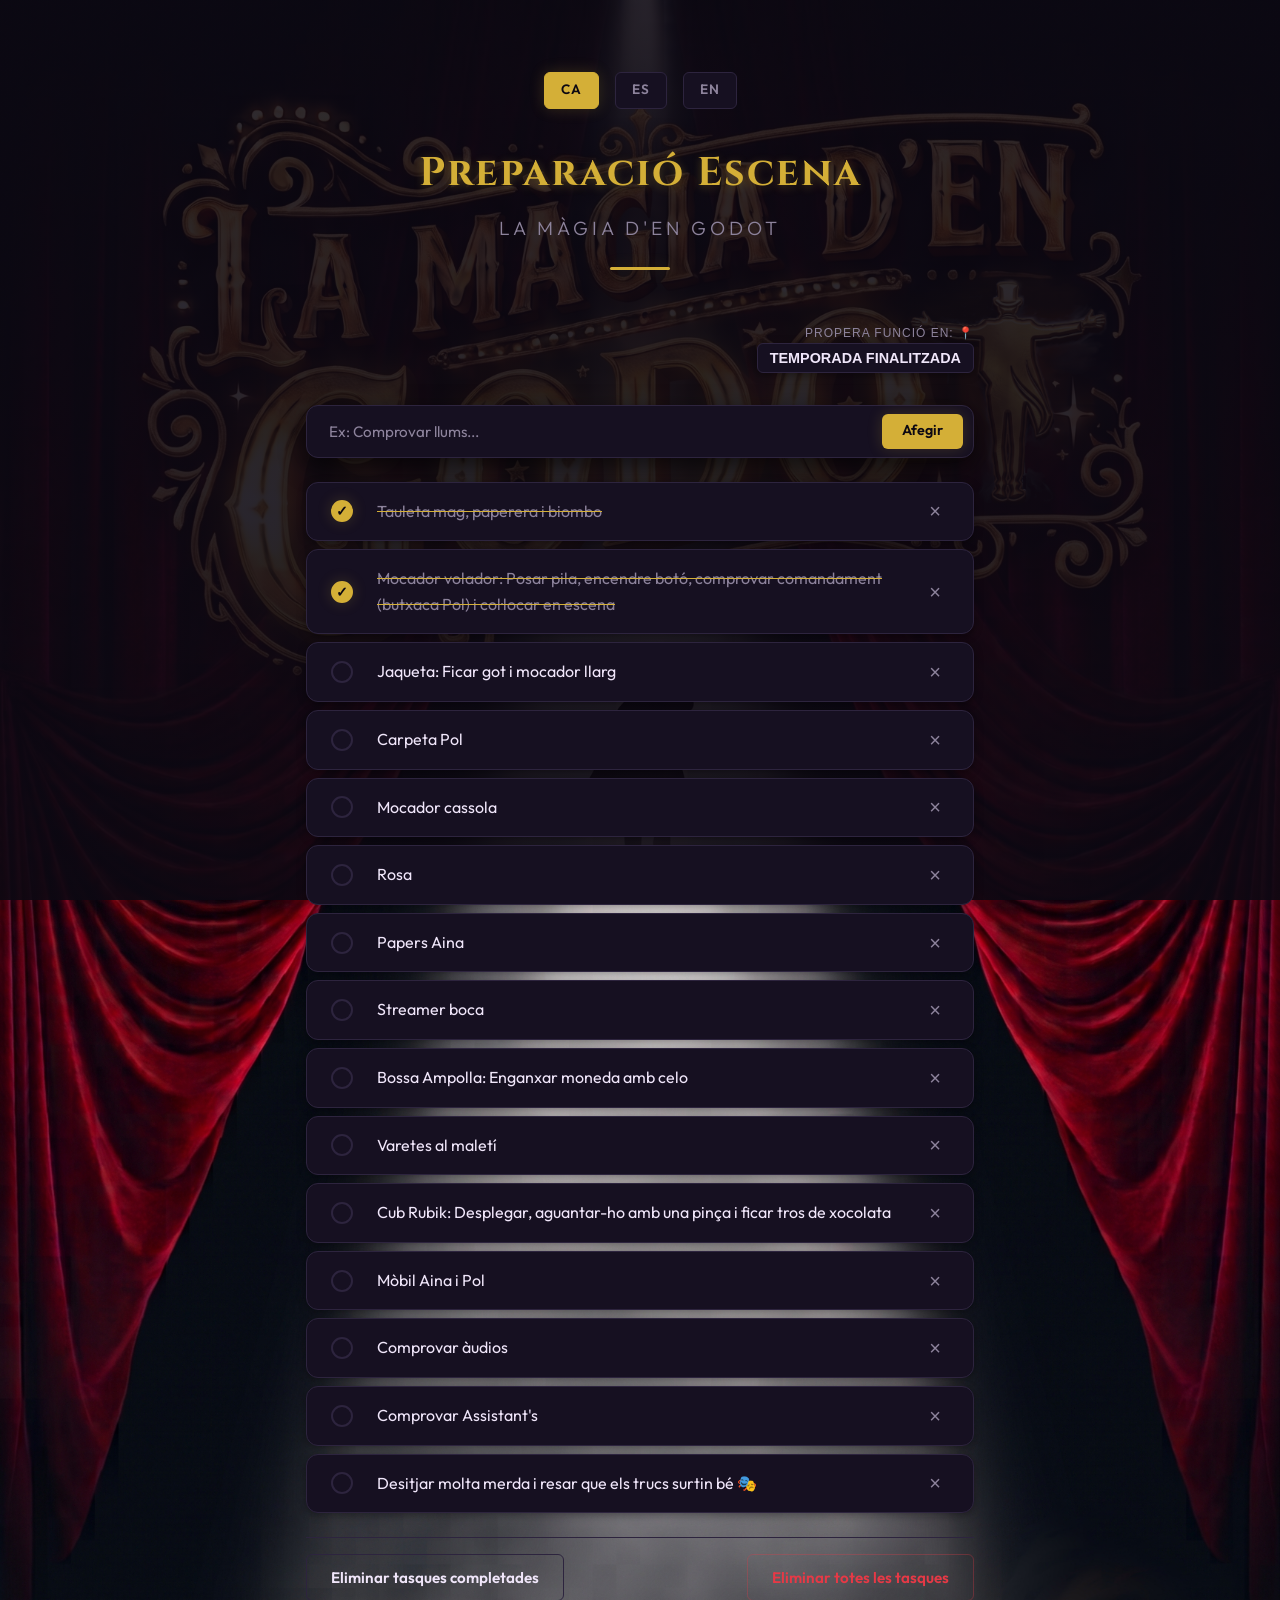
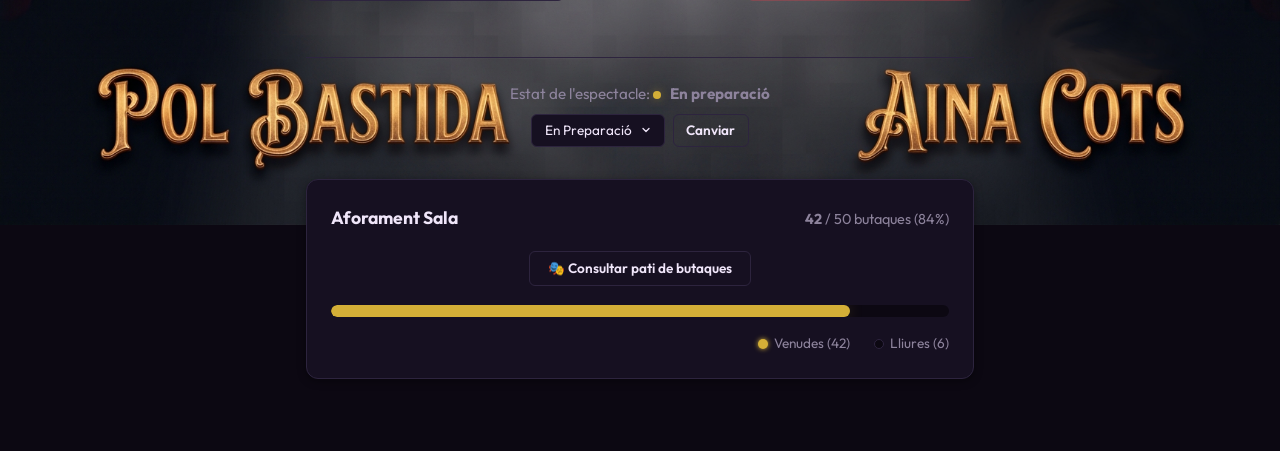
==== commit ba820282: "Implementación de la función para consultar ubicación lista. README modificado." ====
--- a/index.html
+++ b/index.html
@@ -17,7 +17,7 @@
       rel="stylesheet"
     />
 
-    <!-- CSS -->
+    <!-- CSS & JS -->
     <link rel="stylesheet" href="style.css" />
     <script src="js/app.js" defer></script>
   </head>
@@ -36,18 +36,26 @@
         <div class="header__curtain-deco"></div>
       </header>
 
-      <!-- En index.html (Català) -->
+      <!-- Contador interactivo con disparador a detalles del show -->
       <aside class="show-countdown" aria-label="Temps restant per a la funció">
-        <span class="show-countdown__label">Propera funció en:</span>
-        <div class="show-countdown__timer" aria-live="polite">
-          <span class="timer-unit"><strong>--</strong>d</span>
-          <span class="timer-divider">:</span>
-          <span class="timer-unit"><strong>--</strong>h</span>
-          <span class="timer-divider">:</span>
-          <span class="timer-unit"><strong>--</strong>m</span>
-          <span class="timer-divider">:</span>
-          <span class="timer-unit"><strong>--</strong>s</span>
-        </div>
+        <button
+          type="button"
+          id="btn-show-details"
+          class="show-countdown__trigger"
+          aria-haspopup="dialog"
+          aria-label="Consultar detalls i ubicació de la propera funció"
+        >
+          <span class="show-countdown__label">Propera funció en: 📍</span>
+          <div class="show-countdown__timer" aria-live="polite">
+            <span class="timer-unit"><strong>--</strong>d</span>
+            <span class="timer-divider">:</span>
+            <span class="timer-unit"><strong>--</strong>h</span>
+            <span class="timer-divider">:</span>
+            <span class="timer-unit"><strong>--</strong>m</span>
+            <span class="timer-divider">:</span>
+            <span class="timer-unit"><strong>--</strong>s</span>
+          </div>
+        </button>
       </aside>
 
       <main class="main-content">
@@ -113,6 +121,7 @@
             </div>
           </form>
         </div>
+
         <section class="seating-status" aria-labelledby="seating-heading">
           <div class="seating-status__header">
             <h2 id="seating-heading" class="seating-status__title">
@@ -122,7 +131,7 @@
               ><strong>42</strong> / 50 butaques (84%)</span
             >
           </div>
-          <!-- Dentro de <section class="seating-status">, justo después de la cabecera o antes de la leyenda -->
+
           <div class="seating-status__action">
             <button
               type="button"
@@ -133,60 +142,6 @@
             </button>
           </div>
 
-          <dialog id="seating-modal" class="seating-modal">
-            <div class="seating-modal__card">
-              <header class="seating-modal__header">
-                <h2 class="seating-modal__title">
-                  Pati de Butaques – Sala Principal
-                </h2>
-                <button
-                  type="button"
-                  id="btn-close-seating"
-                  class="seating-modal__close"
-                  aria-label="Tancar modal"
-                >
-                  &times;
-                </button>
-              </header>
-
-              <div class="stage-container">
-                <div class="stage-screen">ESCENARI</div>
-              </div>
-
-              <!-- Leyenda interactiva -->
-              <div class="seating-legend">
-                <span class="legend-item"
-                  ><span class="seat-sample seat--free"></span> Lliure</span
-                >
-                <span class="legend-item"
-                  ><span class="seat-sample seat--sold"></span> Ocupada</span
-                >
-                <span class="legend-item"
-                  ><span class="seat-sample seat--accessible"></span> PMR /
-                  Accessible</span
-                >
-                <span class="legend-item"
-                  ><span class="seat-sample seat--blocked"></span> Tècnica /
-                  Bloquejada</span
-                >
-              </div>
-
-              <!-- Rejilla interactiva de butacas generada por JS -->
-              <div
-                id="seating-grid"
-                class="seating-grid"
-                role="grid"
-                aria-label="Distribució de butaques"
-              ></div>
-
-              <footer class="seating-modal__footer">
-                <p class="seating-modal__hint">
-                  Fes clic en una butaca lliure per simular la seva reserva o
-                  alliberar-la.
-                </p>
-              </footer>
-            </div>
-          </dialog>
           <div
             class="seating-status__bar-wrapper"
             role="progressbar"
@@ -210,5 +165,108 @@
         </section>
       </footer>
     </div>
+
+    <!-- Modal: Pati de Butaques -->
+    <dialog id="seating-modal" class="seating-modal">
+      <div class="seating-modal__card">
+        <header class="seating-modal__header">
+          <h2 class="seating-modal__title">Pati de Butaques – Sala Principal</h2>
+          <button
+            type="button"
+            id="btn-close-seating"
+            class="seating-modal__close"
+            aria-label="Tancar modal"
+          >
+            &times;
+          </button>
+        </header>
+
+        <div class="stage-container">
+          <div class="stage-screen">ESCENARI</div>
+        </div>
+
+        <div class="seating-legend">
+          <span class="legend-item"
+            ><span class="seat-sample seat--free"></span> Lliure</span
+          >
+          <span class="legend-item"
+            ><span class="seat-sample seat--sold"></span> Ocupada</span
+          >
+          <span class="legend-item"
+            ><span class="seat-sample seat--accessible"></span> PMR /
+            Accessible</span
+          >
+          <span class="legend-item"
+            ><span class="seat-sample seat--blocked"></span> Tècnica /
+            Bloquejada</span
+          >
+        </div>
+
+        <div
+          id="seating-grid"
+          class="seating-grid"
+          role="grid"
+          aria-label="Distribució de butaques"
+        ></div>
+
+        <footer class="seating-modal__footer">
+          <p class="seating-modal__hint">
+            Fes clic en una butaca lliure per simular la seva reserva o
+            alliberar-la.
+          </p>
+        </footer>
+      </div>
+    </dialog>
+
+    <!-- Modal: Detalls de la Funció i Ubicació -->
+    <dialog id="details-modal" class="seating-modal">
+      <div class="seating-modal__card">
+        <header class="seating-modal__header">
+          <h2 class="seating-modal__title">📍 Propers Espectacles & Ubicació</h2>
+          <button
+            type="button"
+            id="btn-close-details"
+            class="seating-modal__close"
+            aria-label="Tancar"
+          >
+            &times;
+          </button>
+        </header>
+
+        <div class="details-content">
+          <div class="details-block">
+            <h3 class="details-block__title">🗓️ Calendari de Funcions</h3>
+            <ul class="details-dates">
+              <li>
+                <strong>27 de Setembre:</strong> A partir de les 18:00h (pases
+                cada 15 min)
+              </li>
+              <li>
+                <strong>18 d'Octubre:</strong> A partir de les 18:00h (pases
+                cada 15 min)
+              </li>
+            </ul>
+          </div>
+
+          <div class="details-block">
+            <h3 class="details-block__title">🎭 Espai Escènic</h3>
+            <p class="details-location">
+              <strong>Els Carlins</strong><br />
+              Manresa, Barcelona
+            </p>
+          </div>
+
+          <div class="details-action">
+            <a
+              href="https://www.google.com/maps/dir/?api=1&destination=Els+Carlins,+Carrer+de+la+Sabateria,+3,+5,+08241+Manresa,+Barcelona"
+              rel="noopener noreferrer"
+              class="btn btn--primary btn-maps"
+            >
+              🗺️ Navegar amb Google Maps
+            </a>
+          </div>
+        </div>
+      </div>
+    </dialog>
   </body>
-</html>
+</html>
--- a/style.css
+++ b/style.css
@@ -163,7 +163,7 @@
 }
 
 /* =========================================
-   CONTADOR PRÓXIMA FUNCIÓN
+   CONTADOR PRÓXIMA FUNCIÓN & TRIGGER MODAL
    ========================================= */
 .show-countdown {
     display: flex;
@@ -173,11 +173,39 @@
     font-family: var(--font-body);
 }
 
+.show-countdown__trigger {
+    background: transparent;
+    border: none;
+    cursor: pointer;
+    text-align: right;
+    display: flex;
+    flex-direction: column;
+    align-items: flex-end;
+    gap: 0.2rem;
+    padding: 0;
+    transition: transform 0.2s ease;
+}
+
+.show-countdown__trigger:hover {
+    transform: scale(1.02);
+}
+
+.show-countdown__trigger:focus-visible {
+    outline: 2px solid var(--color-accent);
+    outline-offset: 4px;
+    border-radius: var(--radius-sm);
+}
+
 .show-countdown__label {
     font-size: 0.75rem;
     color: var(--text-muted);
     text-transform: uppercase;
     letter-spacing: 1px;
+    transition: color 0.2s ease;
+}
+
+.show-countdown__trigger:hover .show-countdown__label {
+    color: var(--color-accent);
 }
 
 .show-countdown__timer {
@@ -191,6 +219,12 @@
     font-size: 0.9rem;
     color: var(--text-main);
     box-shadow: var(--shadow-sm);
+    transition: border-color 0.2s ease, box-shadow 0.2s ease;
+}
+
+.show-countdown__trigger:hover .show-countdown__timer {
+    border-color: var(--color-accent);
+    box-shadow: var(--shadow-glow);
 }
 
 .timer-unit strong {
@@ -747,6 +781,7 @@
     z-index: 2;
 }
 
+/* Estilos de butacas (Parámetros personalizados) */
 .seat--free {
     background-color: #1c611c;
     color: #ffffff;
@@ -807,6 +842,61 @@
 }
 
 /* =========================================
+   MODAL: DETALLES DE LA FUNCIÓN & UBICACIÓN
+   ========================================= */
+.details-content {
+    display: flex;
+    flex-direction: column;
+    gap: var(--space-md);
+    padding: var(--space-xs) 0;
+}
+
+.details-block__title {
+    font-size: 1rem;
+    color: var(--color-accent);
+    margin-bottom: var(--space-xs);
+    font-family: var(--font-heading);
+    letter-spacing: 1px;
+}
+
+.details-dates {
+    list-style: none;
+    display: flex;
+    flex-direction: column;
+    gap: 0.4rem;
+    font-size: 0.9rem;
+    color: var(--text-main);
+}
+
+.details-dates strong {
+    color: var(--color-accent);
+}
+
+.details-location {
+    font-size: 0.9rem;
+    color: var(--text-muted);
+    line-height: 1.5;
+}
+
+.details-location strong {
+    color: var(--text-main);
+}
+
+.details-action {
+    display: flex;
+    justify-content: center;
+    margin-top: var(--space-xs);
+}
+
+.btn-maps {
+    text-decoration: none;
+    display: inline-flex;
+    align-items: center;
+    gap: 0.5rem;
+    font-size: 0.9rem;
+}
+
+/* =========================================
    RESPONSIVE DESIGN (Media Queries)
    ========================================= */
 @media screen and (max-width: 768px) {
@@ -839,6 +929,11 @@
     .show-countdown {
         align-items: center;
         margin-bottom: var(--space-xs);
+    }
+
+    .show-countdown__trigger {
+        align-items: center;
+        text-align: center;
     }
     
     .lang-selector {
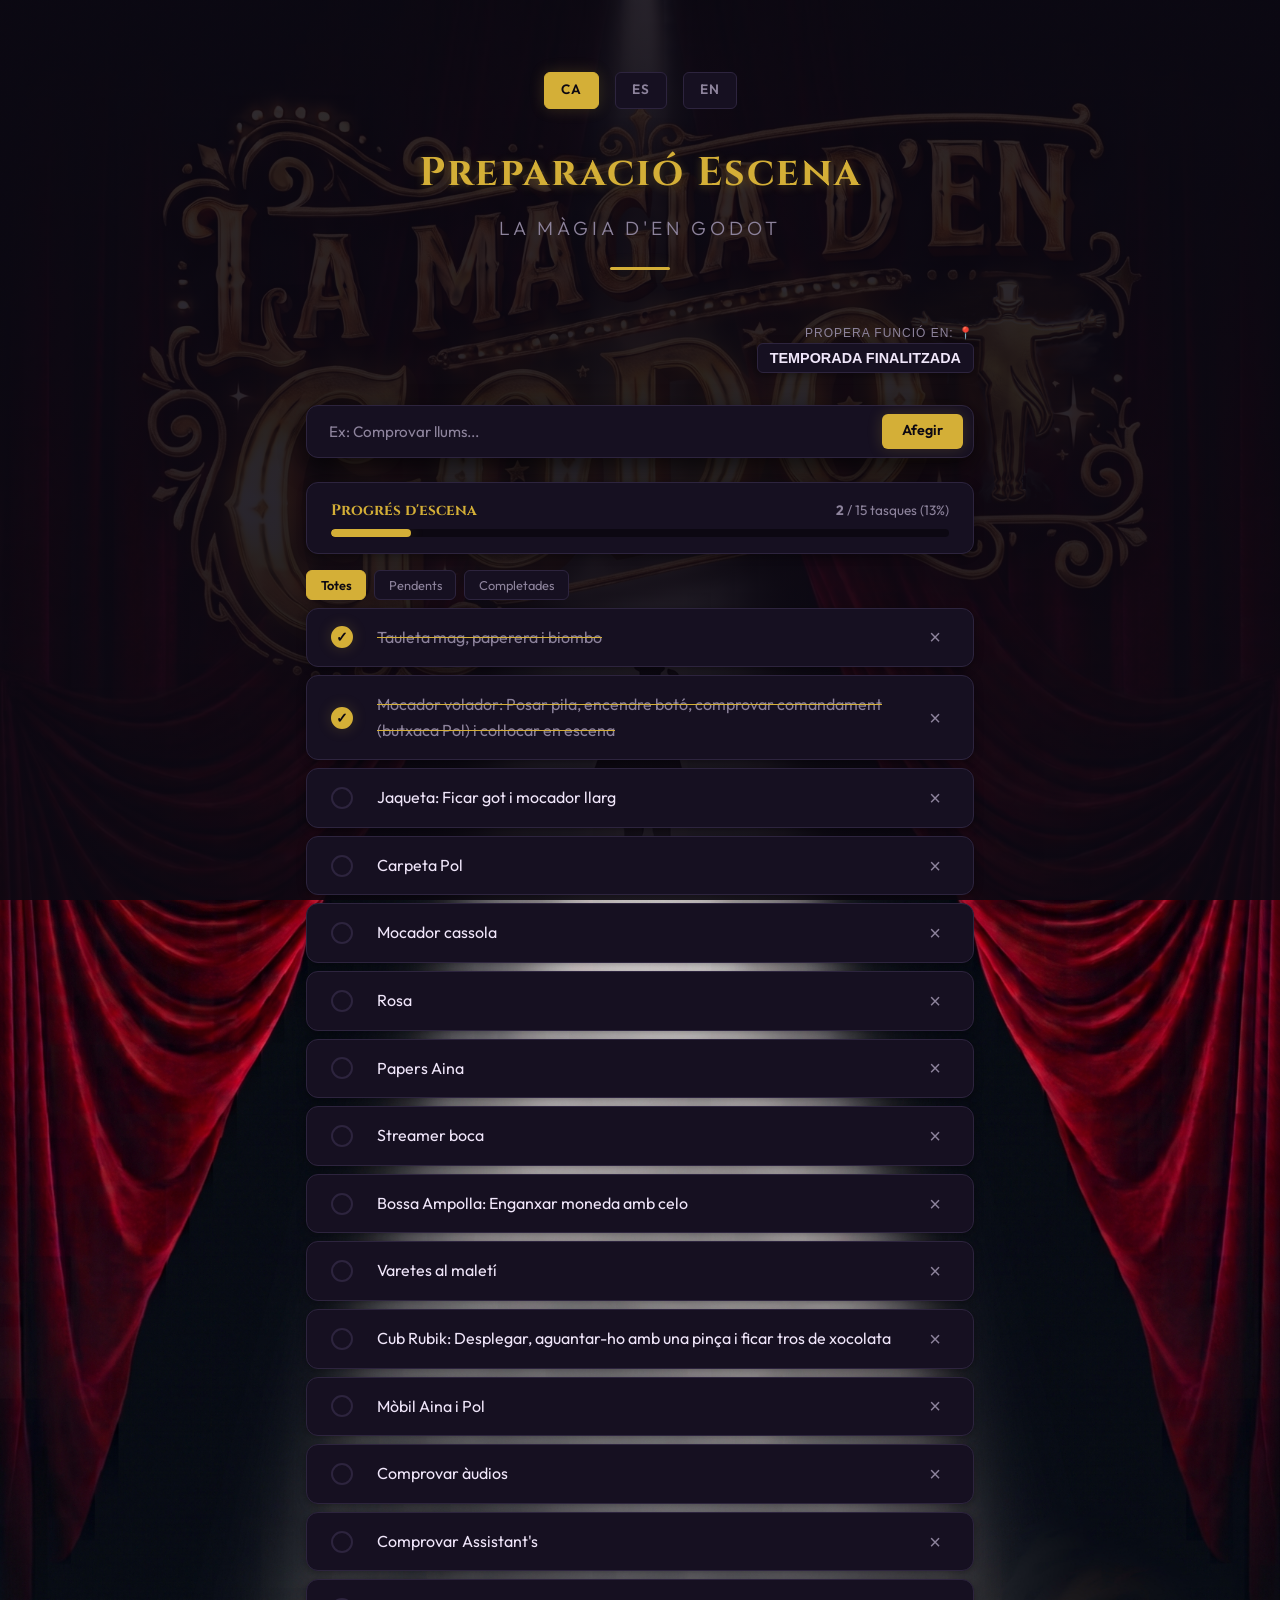
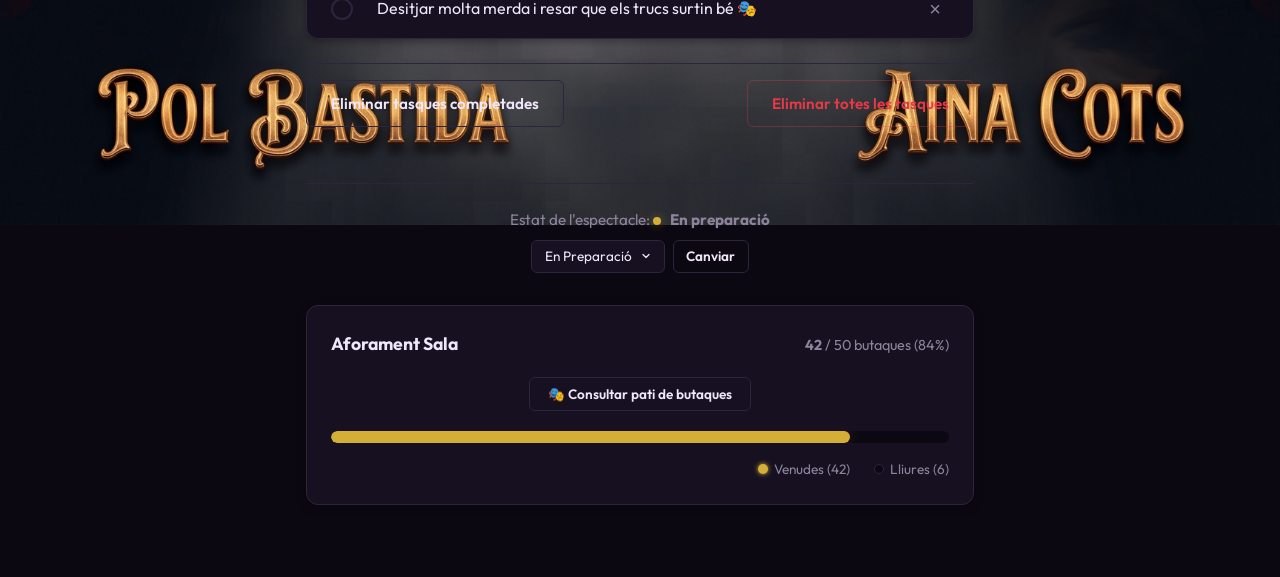
==== commit addab8e7: "Filtros de visualizacion de tareas creados con barra de progreso implementado. Confirmación previa a" ====
--- a/index.html
+++ b/index.html
@@ -25,9 +25,7 @@
     <div class="app-wrapper">
       <header class="header">
         <nav class="lang-selector" aria-label="Selector d'idioma">
-          <a href="#" class="lang-link lang-link--active" aria-current="page"
-            >CA</a
-          >
+          <a href="#" class="lang-link lang-link--active" aria-current="page">CA</a>
           <a href="index-es.html" class="lang-link">ES</a>
           <a href="index-en.html" class="lang-link">EN</a>
         </nav>
@@ -36,7 +34,7 @@
         <div class="header__curtain-deco"></div>
       </header>
 
-      <!-- Contador interactivo con disparador a detalles del show -->
+      <!-- Comptador interactiu amb disparador a detalls del xou -->
       <aside class="show-countdown" aria-label="Temps restant per a la funció">
         <button
           type="button"
@@ -76,7 +74,24 @@
         </section>
 
         <section class="task-list-section" aria-labelledby="task-list-heading">
-          <h2 id="task-list-heading" class="sr-only">Llista de tasques</h2>
+          <!-- Progrés de preparació -->
+          <div class="task-progress-card">
+            <div class="task-progress-card__header">
+              <h2 id="task-list-heading" class="task-progress-card__title">Progrés d'escena</h2>
+              <span id="task-progress-count" class="task-progress-card__count">0 / 0 tasques (0%)</span>
+            </div>
+            <div class="task-progress-card__bar" role="progressbar" aria-label="Progrés de tasques preparades">
+              <div id="task-progress-fill" class="task-progress-card__fill" style="width: 0%"></div>
+            </div>
+          </div>
+
+          <!-- Filtres de tasques -->
+          <div class="task-filters" role="group" aria-label="Filtres de tasques">
+            <button type="button" class="btn-filter btn-filter--active" data-filter="all">Totes</button>
+            <button type="button" class="btn-filter" data-filter="pending">Pendents</button>
+            <button type="button" class="btn-filter" data-filter="completed">Completades</button>
+          </div>
+
           <ul id="task-list" class="task-list"></ul>
         </section>
 
@@ -238,11 +253,11 @@
             <h3 class="details-block__title">🗓️ Calendari de Funcions</h3>
             <ul class="details-dates">
               <li>
-                <strong>27 de Setembre:</strong> A partir de les 18:00h (pases
+                <strong>27 de Setembre:</strong> A partir de les 18:00h (passis
                 cada 15 min)
               </li>
               <li>
-                <strong>18 d'Octubre:</strong> A partir de les 18:00h (pases
+                <strong>18 d'Octubre:</strong> A partir de les 18:00h (passis
                 cada 15 min)
               </li>
             </ul>
@@ -252,13 +267,14 @@
             <h3 class="details-block__title">🎭 Espai Escènic</h3>
             <p class="details-location">
               <strong>Els Carlins</strong><br />
-              Manresa, Barcelona
+              Carrer de la Sabateria, 3, 5, 08241 Manresa, Barcelona
             </p>
           </div>
 
           <div class="details-action">
             <a
               href="https://www.google.com/maps/dir/?api=1&destination=Els+Carlins,+Carrer+de+la+Sabateria,+3,+5,+08241+Manresa,+Barcelona"
+              target="_blank"
               rel="noopener noreferrer"
               class="btn btn--primary btn-maps"
             >
--- a/style.css
+++ b/style.css
@@ -347,6 +347,85 @@
 .btn--sm {
     padding: 0.4rem 0.8rem;
     font-size: 0.85rem;
+}
+
+/* =========================================
+   PROGRESO DE TAREAS & FILTROS
+   ========================================= */
+.task-progress-card {
+    background: var(--bg-card);
+    border: 1px solid var(--color-border);
+    border-radius: var(--radius-md);
+    padding: var(--space-sm) var(--space-md);
+    box-shadow: var(--shadow-sm);
+    margin-bottom: var(--space-sm);
+    display: flex;
+    flex-direction: column;
+    gap: 0.4rem;
+}
+
+.task-progress-card__header {
+    display: flex;
+    justify-content: space-between;
+    align-items: center;
+}
+
+.task-progress-card__title {
+    font-size: 0.95rem;
+    color: var(--color-accent);
+    font-family: var(--font-heading);
+    margin: 0;
+}
+
+.task-progress-card__count {
+    font-size: 0.85rem;
+    color: var(--text-muted);
+}
+
+.task-progress-card__bar {
+    height: 8px;
+    background-color: var(--bg-body);
+    border-radius: 4px;
+    overflow: hidden;
+    width: 100%;
+}
+
+.task-progress-card__fill {
+    height: 100%;
+    background-color: var(--color-accent);
+    border-radius: 4px;
+    transition: width 0.3s ease;
+    box-shadow: var(--shadow-glow);
+}
+
+.task-filters {
+    display: flex;
+    gap: var(--space-xs);
+    margin-bottom: var(--space-xs);
+}
+
+.btn-filter {
+    background-color: var(--bg-card);
+    border: 1px solid var(--color-border);
+    color: var(--text-muted);
+    padding: 0.35rem 0.85rem;
+    font-size: 0.8rem;
+    border-radius: var(--radius-sm);
+    cursor: pointer;
+    transition: all 0.2s ease;
+    font-family: var(--font-body);
+}
+
+.btn-filter:hover {
+    color: var(--text-main);
+    border-color: var(--text-muted);
+}
+
+.btn-filter--active {
+    background-color: var(--color-accent);
+    color: var(--bg-body);
+    border-color: var(--color-accent);
+    font-weight: 600;
 }
 
 /* =========================================
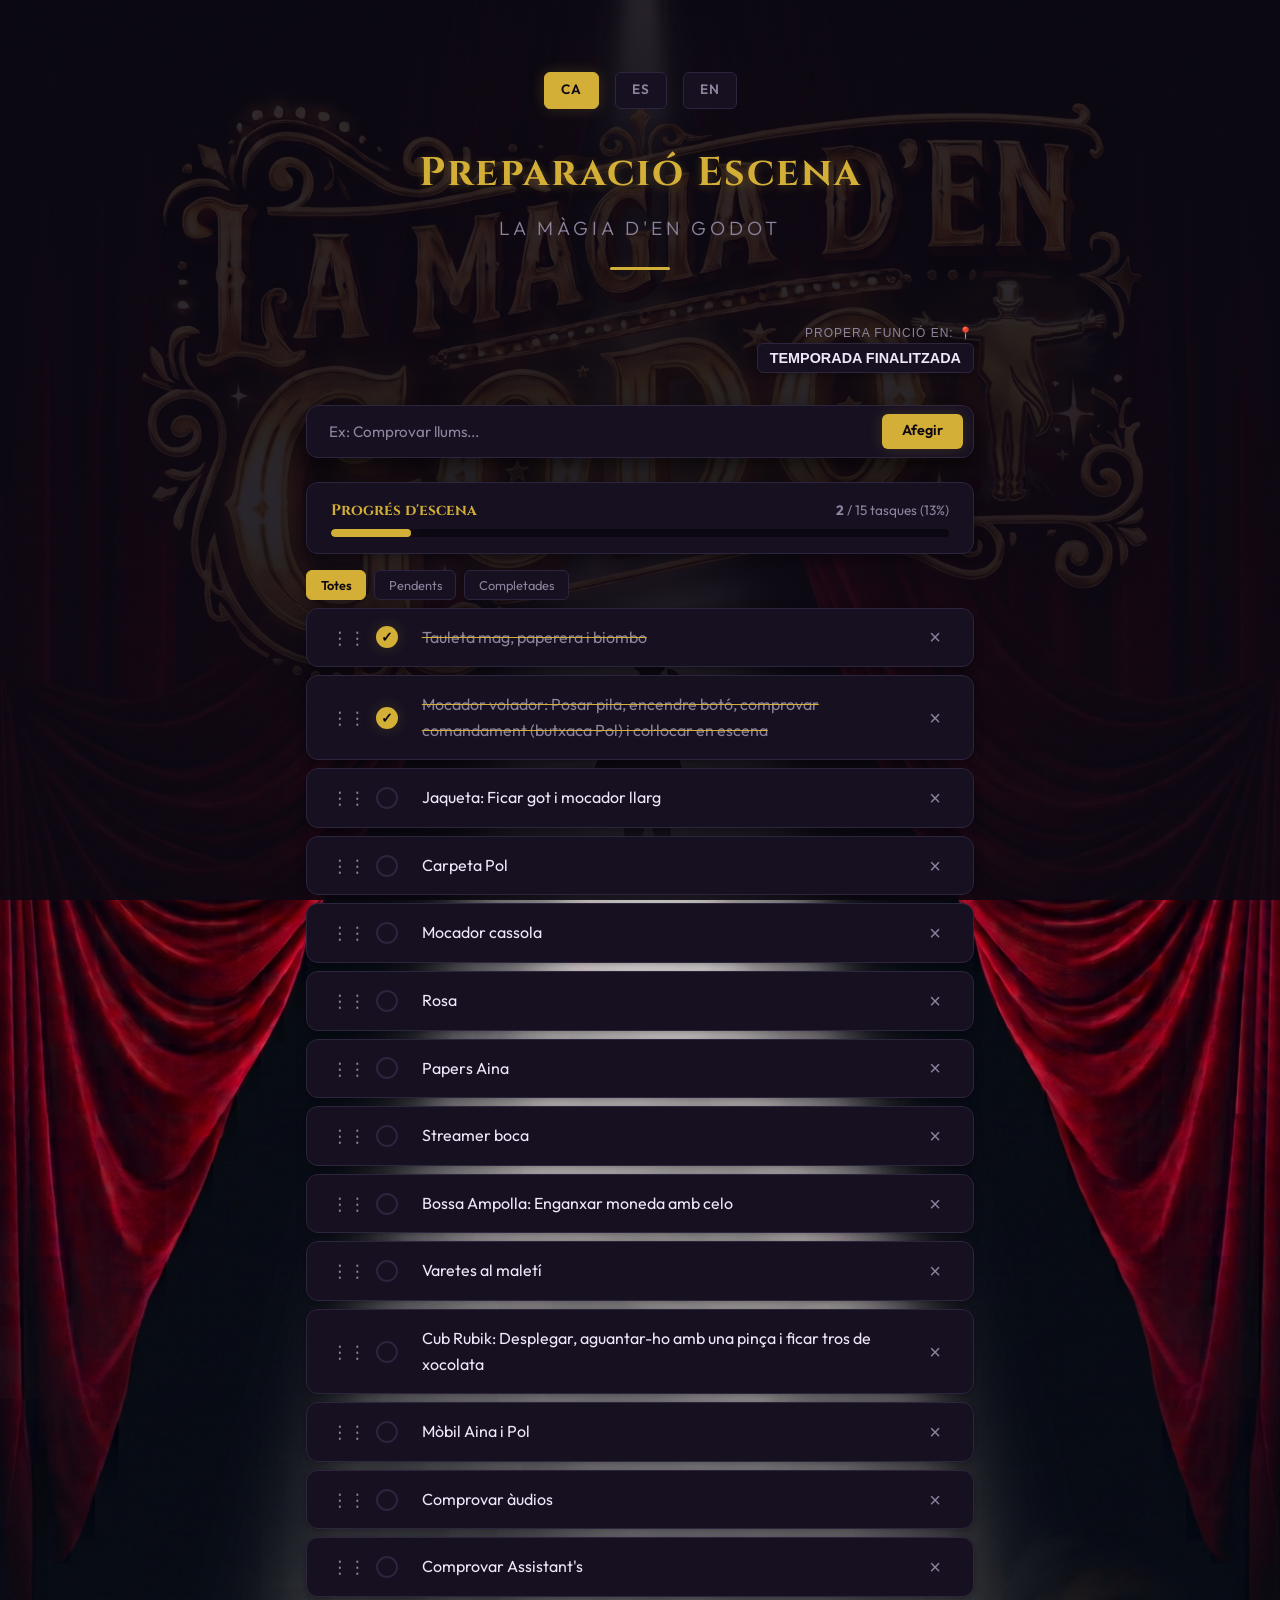
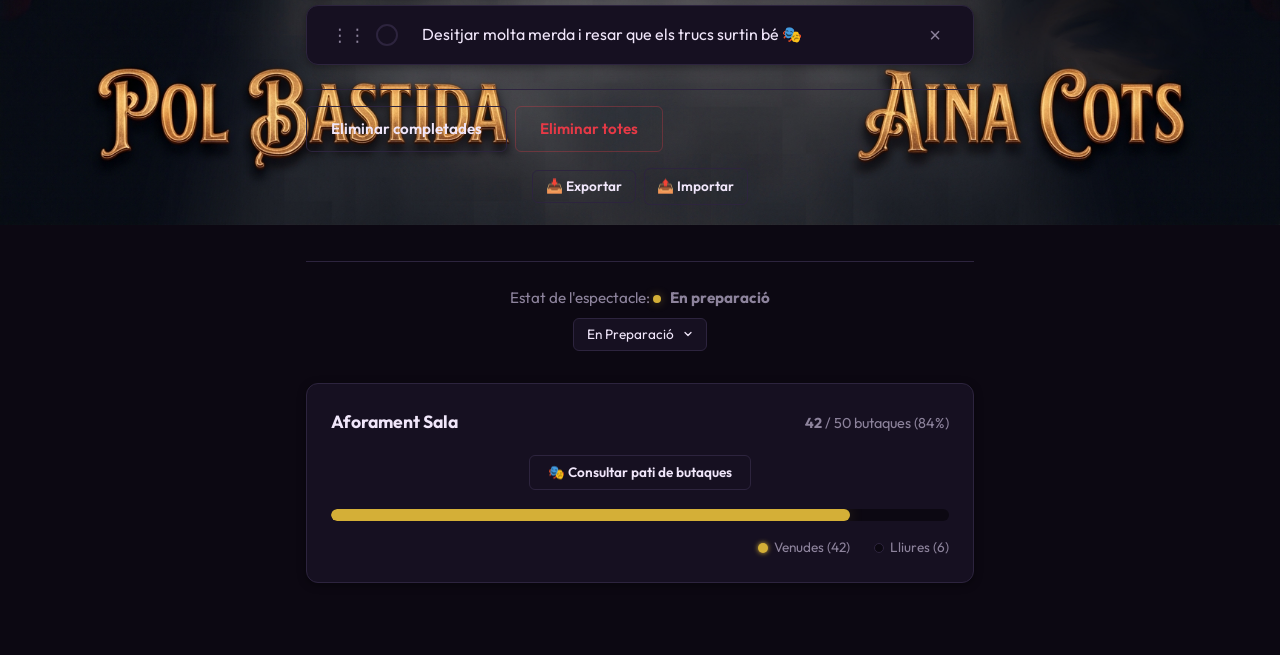
==== commit f0c53a79: "Eliminado botón de cambiar estado de espectáculo (era inservible). Añadidos los botones de exportar " ====
--- a/index.html
+++ b/index.html
@@ -34,7 +34,7 @@
         <div class="header__curtain-deco"></div>
       </header>
 
-      <!-- Comptador interactiu amb disparador a detalls del xou -->
+      <!-- Comptador interactiu -->
       <aside class="show-countdown" aria-label="Temps restant per a la funció">
         <button
           type="button"
@@ -74,7 +74,6 @@
         </section>
 
         <section class="task-list-section" aria-labelledby="task-list-heading">
-          <!-- Progrés de preparació -->
           <div class="task-progress-card">
             <div class="task-progress-card__header">
               <h2 id="task-list-heading" class="task-progress-card__title">Progrés d'escena</h2>
@@ -85,7 +84,6 @@
             </div>
           </div>
 
-          <!-- Filtres de tasques -->
           <div class="task-filters" role="group" aria-label="Filtres de tasques">
             <button type="button" class="btn-filter btn-filter--active" data-filter="all">Totes</button>
             <button type="button" class="btn-filter" data-filter="pending">Pendents</button>
@@ -97,16 +95,28 @@
 
         <section class="task-actions" aria-labelledby="actions-heading">
           <h2 id="actions-heading" class="sr-only">Accions de manteniment</h2>
-          <button
-            type="button"
-            id="btn-clear-completed"
-            class="btn btn--secondary"
-          >
-            Eliminar tasques completades
-          </button>
-          <button type="button" id="btn-clear-all" class="btn btn--danger">
-            Eliminar totes les tasques
-          </button>
+          <div class="task-actions__group">
+            <button
+              type="button"
+              id="btn-clear-completed"
+              class="btn btn--secondary"
+            >
+              Eliminar completades
+            </button>
+            <button type="button" id="btn-clear-all" class="btn btn--danger">
+              Eliminar totes
+            </button>
+          </div>
+
+          <div class="task-actions__group task-actions__group--io">
+            <button type="button" id="btn-export-json" class="btn btn--secondary btn--sm" title="Descarregar fitxer JSON amb l'estat actual">
+              📥 Exportar
+            </button>
+            <label for="input-import-json" class="btn btn--secondary btn--sm btn--file-label" title="Pujar fitxer JSON">
+              📤 Importar
+            </label>
+            <input type="file" id="input-import-json" accept=".json" class="sr-only" />
+          </div>
         </section>
       </main>
 
@@ -130,9 +140,6 @@
                 <option value="cancelled">Cancel·lat</option>
                 <option value="ready">Preparats!</option>
               </select>
-              <button type="submit" class="btn btn--secondary btn--sm">
-                Canviar
-              </button>
             </div>
           </form>
         </div>
@@ -226,8 +233,7 @@
 
         <footer class="seating-modal__footer">
           <p class="seating-modal__hint">
-            Fes clic en una butaca lliure per simular la seva reserva o
-            alliberar-la.
+            Fes clic en una butaca lliure per simular la seva reserva o alliberar-la.
           </p>
         </footer>
       </div>
@@ -253,12 +259,10 @@
             <h3 class="details-block__title">🗓️ Calendari de Funcions</h3>
             <ul class="details-dates">
               <li>
-                <strong>27 de Setembre:</strong> A partir de les 18:00h (passis
-                cada 15 min)
+                <strong>27 de Setembre:</strong> A partir de les 18:00h (passis cada 15 min)
               </li>
               <li>
-                <strong>18 d'Octubre:</strong> A partir de les 18:00h (passis
-                cada 15 min)
+                <strong>18 d'Octubre:</strong> A partir de les 18:00h (passis cada 15 min)
               </li>
             </ul>
           </div>
--- a/style.css
+++ b/style.css
@@ -349,6 +349,12 @@
     font-size: 0.85rem;
 }
 
+.btn--file-label {
+    display: inline-block;
+    cursor: pointer;
+    text-align: center;
+}
+
 /* =========================================
    PROGRESO DE TAREAS & FILTROS
    ========================================= */
@@ -429,7 +435,7 @@
 }
 
 /* =========================================
-   LISTA DE TAREAS
+   LISTA DE TAREAS & DRAG AND DROP
    ========================================= */
 .task-list {
     list-style: none;
@@ -445,13 +451,37 @@
     padding: var(--space-sm) var(--space-md);
     display: flex;
     align-items: center;
-    transition: background 0.2s ease, transform 0.2s ease;
+    transition: background 0.2s ease, transform 0.2s ease, opacity 0.2s ease;
     box-shadow: var(--shadow-sm);
 }
 
 .task-item:hover {
     background: var(--bg-card-hover);
-    transform: translateX(4px);
+}
+
+.task-item.task-item--dragging {
+    opacity: 0.35;
+    background: var(--bg-body);
+    border: 1px dashed var(--color-accent);
+}
+
+.task-item.task-item--dragover {
+    border-top: 2px solid var(--color-accent);
+    transform: translateY(-2px);
+}
+
+.task-item__handle {
+    cursor: grab;
+    color: var(--text-muted);
+    font-size: 1.1rem;
+    margin-right: 0.6rem;
+    user-select: none;
+    line-height: 1;
+    transition: color 0.2s ease;
+}
+
+.task-item__handle:hover {
+    color: var(--color-accent);
 }
 
 .task-item__checkbox {
@@ -503,6 +533,18 @@
     text-decoration-color: var(--color-accent);
 }
 
+.task-item__edit-input {
+    flex: 1;
+    background: var(--bg-body);
+    border: 1px solid var(--color-accent);
+    color: var(--text-main);
+    font-family: var(--font-body);
+    font-size: 1rem;
+    padding: 0.25rem 0.5rem;
+    border-radius: var(--radius-sm);
+    outline: none;
+}
+
 .task-item__delete-btn {
     background: transparent;
     border: none;
@@ -521,15 +563,27 @@
 }
 
 /* =========================================
-   ACCIONES GLOBALES
+   ACCIONES GLOBALES (Limpieza & Export / Import)
    ========================================= */
 .task-actions {
     display: flex;
     justify-content: space-between;
     align-items: center;
+    flex-wrap: wrap;
     gap: var(--space-sm);
     padding-top: var(--space-sm);
     border-top: 1px solid var(--color-border);
+}
+
+.task-actions__group {
+    display: flex;
+    align-items: center;
+    gap: var(--space-xs);
+}
+
+.task-actions__group--io {
+    width: 100%;
+    justify-content: center;
 }
 
 /* =========================================
@@ -860,7 +914,6 @@
     z-index: 2;
 }
 
-/* Estilos de butacas (Parámetros personalizados) */
 .seat--free {
     background-color: #1c611c;
     color: #ffffff;
@@ -989,10 +1042,15 @@
     
     .task-actions {
         flex-direction: column;
+        align-items: stretch;
+    }
+
+    .task-actions__group {
+        justify-content: space-between;
     }
     
     .task-actions .btn {
-        width: 100%;
+        flex: 1;
     }
 }
 
